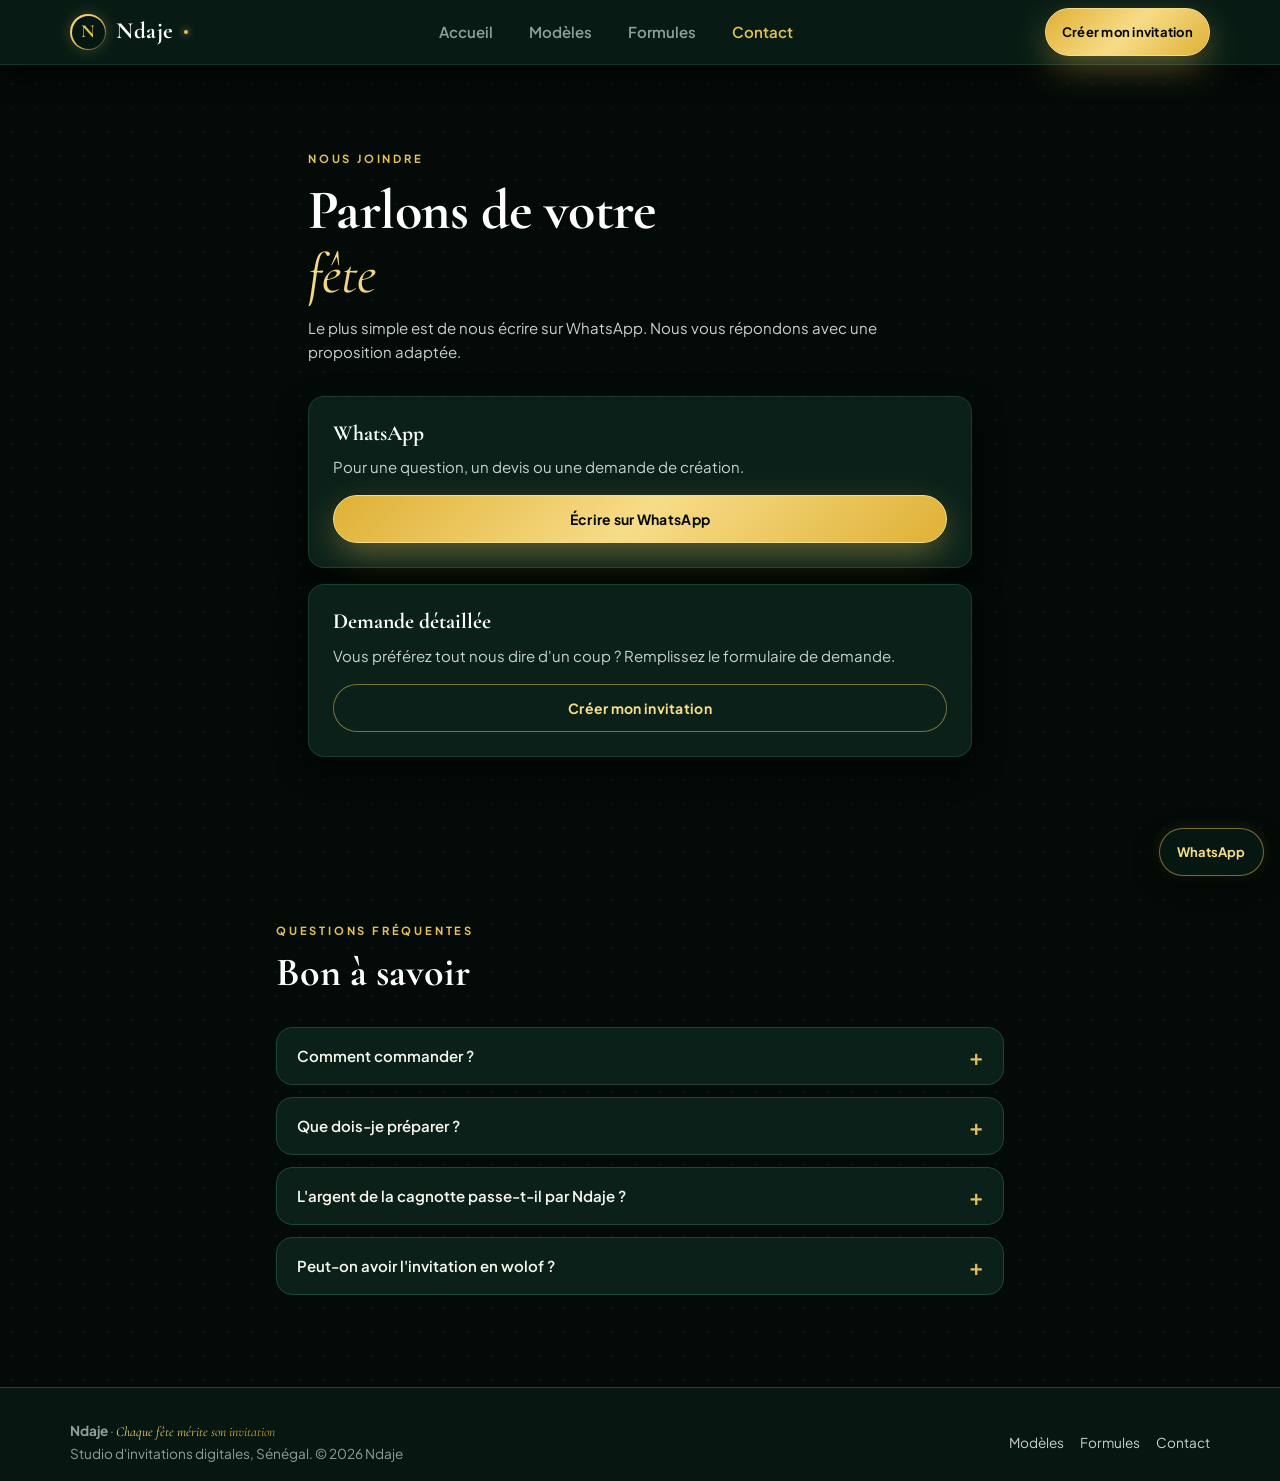
==== contact.html @ ba28c1be "Site vitrine Ndaje" ====
<!DOCTYPE html>
<html lang="fr">
<head>
  <meta charset="utf-8">
  <meta name="viewport" content="width=device-width, initial-scale=1">
  <title>Contact — Ndaje</title>
  <meta name="description" content="Contactez Ndaje par WhatsApp pour votre invitation digitale : mariage, baptême, anniversaire ou événement d'entreprise.">
  <meta name="theme-color" content="#0E0D0B">
  <meta property="og:type" content="website">
  <meta property="og:title" content="Contact — Ndaje">
  <meta property="og:description" content="Contactez Ndaje par WhatsApp pour votre invitation digitale : mariage, baptême, anniversaire ou événement d'entreprise.">
  <!-- À AJOUTER quand le domaine et le logo seront prêts : og:url et og:image en adresse complète (https://…) -->
  <link rel="preconnect" href="https://fonts.googleapis.com">
  <link rel="preconnect" href="https://fonts.gstatic.com" crossorigin>
  <link href="https://fonts.googleapis.com/css2?family=Cormorant+Garamond:ital,wght@0,700;1,400&family=Plus+Jakarta+Sans:wght@400;500;600;700&display=swap" rel="stylesheet">
  <link rel="stylesheet" href="style.css">
</head>
<body>
  <a class="lien-evitement" href="#contenu">Aller au contenu</a>
  <header class="entete">
    <div class="conteneur">
      <a class="marque" href="index.html" aria-label="Ndaje, accueil">
        <!-- LOGO : remplacer le contenu de .logo-vide par <img src="assets/logo.svg" alt=""> quand il sera livré -->
        <span class="logo-vide" aria-hidden="true"></span>Ndaje
      </a>
      <nav class="menu" aria-label="Navigation principale"><a href="index.html">Accueil</a><a href="modeles.html">Modèles</a><a href="formules.html">Formules</a><a href="contact.html" aria-current="page">Contact</a></nav>
      <a class="btn btn-or" href="creer.html">Créer mon invitation</a>
    </div>
  </header>

  <main id="contenu">

    <section>
      <div class="conteneur" style="max-width:44rem">
        <div class="entete-section">
          <span class="surtitre">Nous joindre</span>
          <h1>Parlons de votre <span class="script">fête</span></h1>
          <p class="doux">Le plus simple est de nous écrire sur WhatsApp. Nous vous répondons avec une proposition adaptée.</p>
        </div>

        <div class="grille">
          <div class="carte">
            <h3>WhatsApp</h3>
            <p class="doux">Pour une question, un devis ou une demande de création.</p>
            <a class="btn btn-or btn-bloc" data-wa="Bonjour Ndaje, j'aimerais avoir des informations.">Écrire sur WhatsApp</a>
          </div>
          <div class="carte" data-email-carte>
            <h3>Demande détaillée</h3>
            <p class="doux">Vous préférez tout nous dire d'un coup ? Remplissez le formulaire de demande.</p>
            <a class="btn btn-contour btn-bloc" href="creer.html">Créer mon invitation</a>
          </div>
          <a class="carte" data-email style="text-decoration:none"><h3>E-mail</h3><p class="doux" data-email-texte></p></a>
        </div>
      </div>
    </section>

    <section>
      <div class="conteneur" style="max-width:48rem">
        <div class="entete-section">
          <span class="surtitre">Questions fréquentes</span>
          <h2>Bon à savoir</h2>
        </div>
        <details><summary>Comment commander ?</summary><p>Écrivez-nous sur WhatsApp ou remplissez le formulaire de demande. Nous confirmons la formule, la date de livraison et les informations à nous envoyer.</p></details>
        <details><summary>Que dois-je préparer ?</summary><p>Les noms, la date, le programme avec les lieux, le numéro Wave ou Orange Money pour la cagnotte, et quelques photos si vous le souhaitez.</p></details>
        <details><summary>L'argent de la cagnotte passe-t-il par Ndaje ?</summary><p>Jamais. Les invités envoient l'argent directement sur le numéro que vous nous donnez. Ndaje ne l'encaisse pas et n'en garde rien.</p></details>
        <details><summary>Peut-on avoir l'invitation en wolof ?</summary><p>Oui, en option. Nous faisons relire les textes wolof avant la livraison.</p></details>
      </div>
    </section>
  </main>

  <footer class="pied">
    <div class="conteneur">
      <div>
        <strong>Ndaje</strong> · <span class="script">Chaque fête mérite son invitation</span><br>
        Studio d'invitations digitales, Sénégal. © <span data-annee>2026</span> Ndaje
      </div>
      <nav aria-label="Pied de page">
        <a href="modeles.html">Modèles</a><a href="formules.html">Formules</a><a href="contact.html">Contact</a>
      </nav>
    </div>
  </footer>

  <a class="flottant" data-wa="Bonjour Ndaje, j'ai une question sur vos invitations.">WhatsApp</a>
  <div class="avis" id="avis" role="status" hidden></div>
  <nav class="barre-bas" aria-label="Navigation mobile"><a href="index.html"><svg viewBox="0 0 24 24" aria-hidden="true"><path d="M3 11l9-8 9 8v10a1 1 0 0 1-1 1h-5v-6H9v6H4a1 1 0 0 1-1-1z"/></svg>Accueil</a><a href="modeles.html"><svg viewBox="0 0 24 24" aria-hidden="true"><rect x="3" y="3" width="7" height="7" rx="1.5"/><rect x="14" y="3" width="7" height="7" rx="1.5"/><rect x="3" y="14" width="7" height="7" rx="1.5"/><rect x="14" y="14" width="7" height="7" rx="1.5"/></svg>Modèles</a><a href="creer.html"><svg viewBox="0 0 24 24" aria-hidden="true"><circle cx="12" cy="12" r="9"/><path d="M12 8v8M8 12h8"/></svg>Créer</a><a href="formules.html"><svg viewBox="0 0 24 24" aria-hidden="true"><path d="M3 7l4 4 5-7 5 7 4-4-2 12H5z"/></svg>Formules</a><a href="contact.html" aria-current="page"><svg viewBox="0 0 24 24" aria-hidden="true"><rect x="3" y="5" width="18" height="14" rx="2"/><path d="M3 7l9 6 9-6"/></svg>Contact</a></nav>

  <script src="config.js"></script>
  <script src="app.js"></script>
</body>
</html>
---- style.css ----
/* NDAJE — site vitrine. Thème « Émeraude impériale » (maquette ndaje_mod_le_2_meraude…).
   Mobile d'abord. Aucune bibliothèque. */

:root {
  --obsidienne: #030A07;
  --fond: #030A07;
  --sombre: #061611;
  --carte: #0A2019;
  --surface: #0E2920;
  --ligne: #1B4738;
  --emeraude: #164B3B;
  --emeraude-vif: #10B981;
  --or-clair: #F7DC88;
  --or: #E5C158;
  --or-vif: #DFB135;
  --or-sombre: #9C761E;
  --texte: #F9F6EE;
  --texte-doux: #C9D3CC;
  --texte-discret: #8FA196;
  --degrade-or: linear-gradient(135deg, #DFB135 0%, #F7DC88 50%, #DFB135 100%);
  --degrade-texte-or: linear-gradient(135deg, #F7DC88 0%, #E5C158 50%, #B88D23 100%);
  --verre: rgba(10, 32, 25, .78);
  --police-titre: 'Cormorant Garamond', Georgia, serif;
  --police-titre-sans: 'Outfit', system-ui, sans-serif;
  --police-texte: 'Plus Jakarta Sans', system-ui, sans-serif;
  --marge: 1.25rem;
  --max: 1180px;
}

*, *::before, *::after { box-sizing: border-box; }
html { scroll-behavior: smooth; -webkit-text-size-adjust: 100%; }
body {
  margin: 0;
  background-color: var(--obsidienne);
  background-image: radial-gradient(circle at 50% 50%, rgba(229,193,88,.06) 1px, transparent 1px);
  background-size: 24px 24px;
  color: var(--texte);
  font-family: var(--police-texte);
  font-size: 15px;
  line-height: 1.6;
  padding-bottom: 84px; /* place pour la barre du bas sur mobile */
}
img, svg, iframe { max-width: 100%; display: block; }
a { color: inherit; }
h1, h2, h3 { font-family: var(--police-titre); font-weight: 700; line-height: 1.15; margin: 0 0 .6rem; color: #fff; }
h1 { font-size: 2.25rem; letter-spacing: -.01em; }
h2 { font-size: 1.9rem; }
h3 { font-size: 1.35rem; }
p { margin: 0 0 1rem; }
/* mot en italique doré dégradé */
.script { font-family: var(--police-titre); font-style: italic; font-weight: 400; background: var(--degrade-texte-or); -webkit-background-clip: text; background-clip: text; -webkit-text-fill-color: transparent; color: var(--or); }
h1 .script { display: block; }
.doux { color: var(--texte-doux); }
.discret { color: var(--texte-discret); font-size: .85rem; }

.conteneur { width: 100%; max-width: var(--max); margin: 0 auto; padding: 0 var(--marge); }
section { padding: 3.25rem 0; }
.entete-section { max-width: 40rem; margin-bottom: 2rem; }
.surtitre { display: inline-block; font-size: .7rem; font-weight: 700; letter-spacing: .25em; text-transform: uppercase; color: var(--or); margin-bottom: .6rem; }

/* Séparateur motif (losange) */
.motif { display: flex; align-items: center; gap: .75rem; color: var(--or); margin: 0 auto; max-width: var(--max); padding: 0 var(--marge); }
.motif::before { content: ""; flex: 1; height: 1px; background: linear-gradient(90deg, transparent, var(--ligne), rgba(229,193,88,.3)); }
.motif::after { content: ""; flex: 1; height: 1px; background: linear-gradient(270deg, transparent, var(--ligne), rgba(229,193,88,.3)); }
.motif span { width: 8px; height: 8px; border: 1px solid currentColor; transform: rotate(45deg); }

/* Accessibilité */
:focus-visible { outline: 2px solid var(--or); outline-offset: 3px; }
.lien-evitement { position: absolute; left: -999px; top: 0; background: var(--or); color: var(--obsidienne); padding: .75rem 1rem; z-index: 100; }
.lien-evitement:focus { left: 0; }

/* En-tête (verre émeraude) */
.entete { position: sticky; top: 0; z-index: 50; background: var(--verre); backdrop-filter: blur(16px); -webkit-backdrop-filter: blur(16px); border-bottom: 1px solid rgba(27,71,56,.6); box-shadow: 0 4px 30px rgba(0,0,0,.7); }
.entete .conteneur { display: flex; align-items: center; justify-content: space-between; min-height: 64px; gap: 1rem; }
.marque { display: inline-flex; align-items: center; gap: .65rem; text-decoration: none; font-family: var(--police-titre); font-weight: 700; font-size: 1.45rem; letter-spacing: .02em; color: #fff; }
.marque::after { content: ""; width: 4px; height: 4px; border-radius: 50%; background: var(--or); box-shadow: 0 0 6px var(--or); }
.logo-vide { width: 36px; height: 36px; border-radius: 50%; padding: 1.5px; background: linear-gradient(135deg, var(--or-clair), var(--or), var(--ligne)); box-shadow: 0 0 15px rgba(229,193,88,.25); display: grid; place-items: center; flex: none; }
.logo-vide::before { content: ""; position: absolute; }
.logo-vide:empty::after { content: "N"; width: 100%; height: 100%; border-radius: 50%; background: var(--sombre); display: grid; place-items: center; font-family: var(--police-titre); font-size: 1.15rem; font-weight: 700; color: var(--or); }
.menu { display: none; gap: .25rem; align-items: center; }
.menu a { text-decoration: none; padding: .6rem 1rem; border-radius: 999px; color: var(--texte-discret); font-weight: 600; min-height: 44px; display: inline-flex; align-items: center; transition: color .2s; }
.menu a:hover { color: var(--or-clair); }
.menu a[aria-current="page"] { color: var(--or); }

/* Boutons */
.btn { display: inline-flex; align-items: center; justify-content: center; gap: .5rem; min-height: 48px; padding: 0 1.6rem; border-radius: 999px; font: 700 14px var(--police-texte); letter-spacing: .02em; text-decoration: none; cursor: pointer; border: 1px solid transparent; transition: box-shadow .2s, transform .1s, border-color .2s, background .2s; }
.btn:active { transform: scale(.97); }
.btn-or { background: var(--degrade-or); color: var(--obsidienne); border-color: var(--or-clair); box-shadow: 0 12px 36px -4px rgba(229,193,88,.45); }
.btn-or:hover { box-shadow: 0 16px 40px rgba(229,193,88,.6); }
.btn-contour { border-color: rgba(229,193,88,.5); color: var(--or-clair); background: var(--carte); }
.btn-contour:hover { border-color: var(--or); background: var(--surface); }
.btn-bloc { width: 100%; }
.entete .btn { padding: 0 1rem; font-size: 13px; white-space: nowrap; }
.groupe-btn { display: flex; flex-wrap: wrap; gap: .75rem; }

/* Barre du bas (mobile) et bouton WhatsApp flottant */
.barre-bas { position: fixed; inset: auto 0 0 0; z-index: 60; display: grid; grid-template-columns: repeat(5, 1fr); background: var(--verre); backdrop-filter: blur(16px); -webkit-backdrop-filter: blur(16px); border-top: 1px solid rgba(27,71,56,.8); padding-bottom: env(safe-area-inset-bottom); }
.barre-bas a { text-decoration: none; text-align: center; font-size: .7rem; font-weight: 600; color: var(--texte-discret); min-height: 58px; display: flex; flex-direction: column; align-items: center; justify-content: center; gap: 2px; }
.barre-bas a[aria-current="page"] { color: var(--or); }
.barre-bas a:nth-child(3) { color: var(--obsidienne); background: var(--degrade-or); border-radius: 999px; margin: -14px .25rem 6px; min-height: 52px; border: 1px solid var(--or-clair); box-shadow: 0 8px 24px -2px rgba(229,193,88,.5); }
.barre-bas svg { width: 22px; height: 22px; stroke: currentColor; fill: none; stroke-width: 1.6; stroke-linecap: round; stroke-linejoin: round; }
.flottant { position: fixed; right: 1rem; bottom: 92px; z-index: 55; min-height: 48px; padding: 0 1.1rem; border-radius: 999px; background: var(--sombre); border: 1px solid rgba(229,193,88,.5); color: var(--or-clair); font-weight: 700; font-size: 13px; text-decoration: none; display: inline-flex; align-items: center; box-shadow: 0 8px 24px rgba(0,0,0,.6), 0 0 14px rgba(229,193,88,.15); }

/* Avertissement WhatsApp absent */
.avis { position: fixed; left: 50%; bottom: 160px; transform: translateX(-50%); z-index: 70; background: var(--surface); border: 1px solid rgba(229,193,88,.4); border-radius: 12px; padding: .8rem 1.1rem; max-width: calc(100% - 2rem); text-align: center; }
.avis[hidden] { display: none; }

/* Accueil : hero */
.hero { padding: 2.25rem 0 3rem; position: relative; overflow: hidden; }
.hero::before { content: ""; position: absolute; top: -6rem; left: 50%; width: 20rem; height: 20rem; transform: translateX(-50%); border-radius: 50%; background: linear-gradient(180deg, rgba(229,193,88,.15), rgba(22,75,59,.3), transparent); filter: blur(60px); pointer-events: none; }
.hero .conteneur { display: grid; gap: 2.5rem; align-items: center; text-align: center; position: relative; }
.hero .groupe-btn { justify-content: center; }
.hero p.doux { margin-left: auto; margin-right: auto; }
.badge { display: inline-flex; align-items: center; gap: .5rem; min-height: 34px; padding: 0 1rem; border-radius: 999px; border: 1px solid rgba(229,193,88,.4); background: rgba(6,22,17,.9); box-shadow: 0 0 20px rgba(229,193,88,.2); color: var(--or-clair); font-size: .62rem; font-weight: 700; letter-spacing: .22em; text-transform: uppercase; margin-bottom: 1.25rem; }
.rassurance { margin-top: 1rem; color: var(--texte-discret); font-size: .8rem; }

/* Cadre de téléphone (bordure or) */
.telephone { width: 260px; margin: 0 auto; border-radius: 2rem; padding: 2px; background: linear-gradient(180deg, var(--or), var(--ligne), rgba(229,193,88,.3)); box-shadow: 0 24px 50px rgba(0,0,0,.9), 0 0 40px rgba(16,185,129,.15); }
.ecran { position: relative; width: 256px; height: 540px; border-radius: 30px; overflow: hidden; background: var(--sombre); border: 1px solid rgba(22,75,59,.5); }
.ecran iframe { position: absolute; top: 0; left: 0; width: 390px; max-width: none; height: 844px; border: 0; transform: scale(.6564); transform-origin: top left; }
.ecran-vide { height: 100%; display: grid; place-items: center; text-align: center; padding: 1.5rem; color: var(--texte-discret); font-size: .85rem; background: radial-gradient(circle at 50% 30%, rgba(22,75,59,.5), transparent 70%), var(--sombre); }

/* Cartes et grilles */
.grille { display: grid; gap: 1rem; }
.carte { background: var(--carte); border: 1px solid rgba(27,71,56,.8); border-radius: 1rem; padding: 1.5rem; box-shadow: 0 12px 30px rgba(0,0,0,.6); }
.carte p:last-child { margin-bottom: 0; }
.numero { font-family: var(--police-titre); font-style: italic; font-size: 2.2rem; line-height: 1; margin-bottom: .75rem; background: var(--degrade-texte-or); -webkit-background-clip: text; background-clip: text; -webkit-text-fill-color: transparent; }
.puces { list-style: none; margin: 0 0 1.5rem; padding: 0; display: grid; gap: .65rem; }
.puces li { position: relative; padding-left: 1.6rem; color: var(--texte-doux); }
.puces li::before { content: ""; position: absolute; left: 0; top: .55em; width: 7px; height: 7px; border: 1px solid var(--or); transform: rotate(45deg); }

/* Formules */
.formule { display: flex; flex-direction: column; }
.formule .prix { font-family: var(--police-titre); font-size: 2.6rem; font-weight: 700; font-variant-numeric: tabular-nums; line-height: 1.1; background: var(--degrade-texte-or); -webkit-background-clip: text; background-clip: text; -webkit-text-fill-color: transparent; }
.formule .prix small { font-family: var(--police-texte); font-size: .9rem; font-weight: 600; -webkit-text-fill-color: var(--texte-doux); }
.formule .delai { color: var(--texte-discret); font-size: .85rem; margin-bottom: 1rem; }
.formule .puces { flex: 1; }
.formule-vedette { border-color: rgba(229,193,88,.5); box-shadow: 0 12px 30px rgba(0,0,0,.6), 0 0 30px rgba(229,193,88,.1); }
.etiquette { display: inline-flex; min-height: 28px; align-items: center; padding: 0 .8rem; border-radius: 999px; background: var(--emeraude); border: 1px solid rgba(16,185,129,.4); color: var(--or-clair); font-size: .65rem; font-weight: 700; letter-spacing: .12em; text-transform: uppercase; margin-bottom: .75rem; align-self: flex-start; }

.options { display: grid; gap: .75rem; }
.option { display: flex; justify-content: space-between; align-items: center; gap: 1rem; background: var(--carte); border: 1px solid var(--ligne); border-radius: 1rem; padding: 1rem 1.25rem; }
.option strong { color: var(--or-clair); font-variant-numeric: tabular-nums; white-space: nowrap; }

/* Tableau comparatif */
.defile { overflow-x: auto; border: 1px solid var(--ligne); border-radius: 1rem; background: var(--carte); }
table { width: 100%; border-collapse: collapse; min-width: 520px; }
th, td { padding: .9rem 1rem; text-align: center; border-bottom: 1px solid var(--ligne); }
th:first-child, td:first-child { text-align: left; color: var(--texte-doux); }
thead th { font-family: var(--police-titre); font-size: 1.15rem; font-weight: 700; color: var(--or); }
tbody tr:last-child td { border-bottom: 0; }
.oui { color: var(--or-clair); font-weight: 700; }
.non { color: var(--texte-discret); }

/* Modèles */
.puces-filtre { display: flex; gap: .5rem; flex-wrap: wrap; margin-bottom: 1.5rem; }
.chip { min-height: 44px; padding: 0 1.1rem; border-radius: 999px; background: var(--carte); border: 1px solid var(--ligne); color: var(--texte-discret); font: 600 11px var(--police-texte); letter-spacing: .08em; text-transform: uppercase; cursor: pointer; }
.chip:hover { border-color: rgba(229,193,88,.5); color: var(--or-clair); }
.chip[aria-pressed="true"] { background: var(--degrade-or); color: var(--obsidienne); border-color: var(--or-clair); font-weight: 700; }
.modele { display: flex; flex-direction: column; align-items: center; text-align: center; gap: .5rem; }
.modele .telephone { margin-bottom: 1rem; }
.modele[hidden] { display: none; }

/* FAQ */
details { background: var(--carte); border: 1px solid var(--ligne); border-radius: 1rem; margin-bottom: .75rem; }
details[open] { border-color: rgba(229,193,88,.35); }
summary { cursor: pointer; padding: 1rem 1.25rem; min-height: 56px; font-weight: 600; list-style: none; display: flex; justify-content: space-between; align-items: center; gap: 1rem; }
summary::-webkit-details-marker { display: none; }
summary::after { content: "+"; color: var(--or); font-size: 1.4rem; line-height: 1; }
details[open] summary::after { content: "−"; }
details p { padding: 0 1.25rem 1.1rem; margin: 0; color: var(--texte-doux); }

/* Formulaire */
.formulaire { display: grid; gap: 1.25rem; }
.champ { display: grid; gap: .4rem; }
.champ label, .champ legend { font-weight: 600; font-size: .9rem; }
fieldset.champ { border: 0; padding: 0; margin: 0; min-width: 0; }
input[type=text], input[type=tel], input[type=date], select, textarea {
  width: 100%; min-height: 48px; padding: .7rem 1rem; background: var(--carte); color: var(--texte);
  border: 1px solid var(--ligne); border-radius: .75rem; font: inherit; color-scheme: dark;
}
textarea { min-height: 110px; resize: vertical; }
input::placeholder, textarea::placeholder { color: var(--texte-discret); }
input:focus, select:focus, textarea:focus { outline: none; border-color: var(--or); box-shadow: 0 0 0 3px rgba(229,193,88,.15); }
.choix { display: grid; grid-template-columns: repeat(2, 1fr); gap: .6rem; }
.choix label { display: flex; align-items: center; gap: .6rem; min-height: 48px; padding: .5rem 1rem; background: var(--carte); border: 1px solid var(--ligne); border-radius: 999px; font-weight: 500; cursor: pointer; }
.choix input { accent-color: var(--or-vif); width: 18px; height: 18px; }
.choix label:has(input:checked) { border-color: rgba(229,193,88,.6); color: var(--or-clair); background: var(--surface); }
.note { font-size: .85rem; color: var(--texte-discret); }
.erreur { color: #ffb4ab; font-size: .85rem; }

/* Bandeau final et pied de page */
.bandeau { text-align: center; background: linear-gradient(180deg, var(--surface), var(--carte)); border: 1px solid rgba(229,193,88,.3); border-radius: 1.5rem; padding: 2.5rem 1.5rem; box-shadow: 0 12px 30px rgba(0,0,0,.6), 0 0 40px rgba(229,193,88,.08); }
.pied { border-top: 1px solid var(--ligne); background: var(--sombre); padding: 2rem 0 1rem; color: var(--texte-discret); font-size: .85rem; }
.pied .conteneur { display: grid; gap: 1rem; }
.pied nav { display: flex; flex-wrap: wrap; gap: 1rem; }
.pied a { text-decoration: none; color: var(--texte-doux); min-height: 44px; display: inline-flex; align-items: center; }
.pied a:hover { color: var(--or-clair); }

@media (max-width: 400px) {
  .carte { padding: 1.25rem; }
}
@media (min-width: 720px) {
  h1 { font-size: 3.5rem; }
  h2 { font-size: 2.5rem; }
  .grille-2 { grid-template-columns: repeat(2, 1fr); }
  .grille-3 { grid-template-columns: repeat(3, 1fr); }
  .grille-4 { grid-template-columns: repeat(4, 1fr); }
  .options { grid-template-columns: repeat(3, 1fr); }
  .choix { grid-template-columns: repeat(4, 1fr); }
}
@media (min-width: 960px) {
  body { padding-bottom: 0; }
  .barre-bas { display: none; }
  .menu { display: flex; }
  .flottant { bottom: 1.5rem; }
  .avis { bottom: 90px; }
  .hero .conteneur { grid-template-columns: 1.2fr 1fr; text-align: left; }
  .hero .groupe-btn { justify-content: flex-start; }
  .hero p.doux { margin-left: 0; }
  .hero { padding: 4.5rem 0; }
  section { padding: 5rem 0; }
  .pied .conteneur { grid-template-columns: 1fr auto; align-items: center; }
}
@media (prefers-reduced-motion: reduce) {
  html { scroll-behavior: auto; }
  * { transition: none !important; }
}

/* ===== Accueil : carton d'invitation, collections, gestes, blocs ===== */
.btn-petit { min-height: 40px; padding: 0 1.1rem; font-size: 12px; }
.btn-large { min-height: 52px; padding: 0 2rem; }
.pastille { display: inline-flex; align-items: center; gap: .4rem; min-height: 28px; padding: 0 .75rem; border-radius: 999px; background: var(--verre); backdrop-filter: blur(16px); -webkit-backdrop-filter: blur(16px); border: 1px solid rgba(229,193,88,.5); color: var(--or-clair); font-size: .62rem; font-weight: 700; letter-spacing: .15em; text-transform: uppercase; }
.pastille i { width: 6px; height: 6px; border-radius: 50%; background: var(--or); }
.etiquette-or { color: var(--or-clair); font-size: .62rem; font-weight: 600; letter-spacing: .25em; text-transform: uppercase; }

.carton { width: min(295px, 100%); aspect-ratio: 9 / 18; margin: 0 auto; border-radius: 32px; padding: 2px; background: linear-gradient(180deg, var(--or), var(--ligne), rgba(229,193,88,.3)); box-shadow: 0 24px 50px rgba(0,0,0,.9), 0 0 40px rgba(16,185,129,.15); }
.carton-int { height: 100%; border-radius: 30px; border: 1px solid rgba(22,75,59,.5); background: radial-gradient(circle at 50% 35%, rgba(22,75,59,.65), transparent 65%), linear-gradient(180deg, rgba(3,10,7,.4), var(--sombre) 70%); display: flex; flex-direction: column; justify-content: space-between; padding: 1rem; overflow: hidden; }
.carton-milieu { text-align: center; display: grid; justify-items: center; gap: .35rem; }
.sceau { width: 46px; height: 46px; border-radius: 50%; display: grid; place-items: center; background: rgba(3,10,7,.85); border: 1px solid rgba(229,193,88,.6); color: var(--or); font-family: var(--police-titre); font-style: italic; font-weight: 700; box-shadow: 0 6px 16px rgba(0,0,0,.6); }
.carton-milieu h2 { font-size: 1.65rem; font-style: italic; margin: .15rem 0 0; }
.carton-milieu p { margin: 0; color: var(--texte-doux); font-size: .85rem; }
.filet { width: 48px; height: 1px; background: linear-gradient(90deg, transparent, var(--or), transparent); margin: .25rem 0; }
.carton-bas { display: flex; justify-content: center; }

.puces-filtre { flex-wrap: nowrap; overflow-x: auto; padding-bottom: .25rem; scrollbar-width: none; }
.puces-filtre::-webkit-scrollbar { display: none; }
.chip { flex: none; white-space: nowrap; }

.col-carte { display: flex; flex-direction: column; overflow: hidden; background: var(--carte); border: 1px solid rgba(27,71,56,.8); border-radius: 1rem; box-shadow: 0 12px 30px rgba(0,0,0,.6); }
.col-carte[hidden] { display: none; }
.col-photo { position: relative; min-height: 190px; display: grid; place-items: center; background: radial-gradient(circle at 50% 40%, rgba(22,75,59,.8), transparent 70%), linear-gradient(180deg, var(--surface), var(--carte)); }
.col-photo .pastille { position: absolute; top: .75rem; left: .75rem; }
.photo-vide { color: var(--texte-discret); font-size: .8rem; letter-spacing: .05em; }
.col-corps { padding: 1rem 1.1rem 1.25rem; display: flex; justify-content: space-between; align-items: flex-end; gap: 1rem; }
.col-corps h3 { font-size: 1.3rem; margin-bottom: .25rem; }
.col-corps p { margin: 0; font-size: .85rem; }
.col-corps .btn { flex: none; }

.bande { background: var(--sombre); border-top: 1px solid rgba(27,71,56,.5); border-bottom: 1px solid rgba(27,71,56,.5); }
.gestes { display: grid; gap: 1rem; }
.geste { display: flex; gap: 1rem; align-items: flex-start; background: var(--carte); border: 1px solid rgba(27,71,56,.8); border-radius: 1rem; padding: 1.25rem; }
.geste h3 { font-size: 1.2rem; margin-bottom: .25rem; }
.geste p { margin: 0; font-size: .9rem; }
.rond { flex: none; width: 44px; height: 44px; border-radius: 50%; display: grid; place-items: center; background: var(--degrade-or); color: var(--obsidienne); font-family: var(--police-titre); font-weight: 700; font-size: 1.15rem; box-shadow: 0 6px 18px -4px rgba(229,193,88,.5); }

.bloc h3 { font-size: 1.45rem; }
.mini-grille { display: grid; grid-template-columns: repeat(3, 1fr); gap: .5rem; margin-top: 1rem; }
.mini { background: var(--sombre); border: 1px solid var(--ligne); border-radius: .75rem; padding: .7rem .4rem; text-align: center; display: grid; gap: .15rem; justify-items: center; align-content: center; min-height: 64px; }
.mini strong { font-family: var(--police-titre); font-size: 1.4rem; color: var(--or-clair); line-height: 1; }
.mini small { color: var(--texte-discret); font-size: .7rem; }
.logo-pay { display: inline-block; padding: .15rem .55rem; border-radius: 999px; font-size: .68rem; font-weight: 700; }
.pay-wave { background: rgba(34,211,238,.15); color: #67e8f9; border: 1px solid rgba(34,211,238,.4); }
.pay-om { background: rgba(251,146,60,.15); color: #fdba74; border: 1px solid rgba(251,146,60,.4); }
.stats { margin-top: 1rem; }
.stats-titre { display: flex; justify-content: space-between; font-size: .8rem; color: var(--texte-doux); margin-bottom: .4rem; }
.stats-titre strong { color: var(--texte-discret); font-weight: 600; font-size: .7rem; letter-spacing: .1em; text-transform: uppercase; }
.barre-stat { height: 6px; border-radius: 999px; background: var(--sombre); overflow: hidden; }
.barre-stat i { display: block; height: 100%; background: var(--degrade-or); border-radius: 999px; }
.stats .mini-grille { margin-top: .75rem; }
.bascule { display: inline-flex; padding: 3px; border-radius: 999px; background: var(--sombre); border: 1px solid var(--ligne); margin-top: .5rem; }
.bascule span { padding: .35rem .9rem; border-radius: 999px; font-size: .7rem; font-weight: 700; letter-spacing: .1em; color: var(--texte-discret); }
.bascule .actif { background: var(--degrade-or); color: var(--obsidienne); }

@media (min-width: 720px) {
  .gestes { grid-template-columns: repeat(3, 1fr); }
  .geste { flex-direction: column; }
}
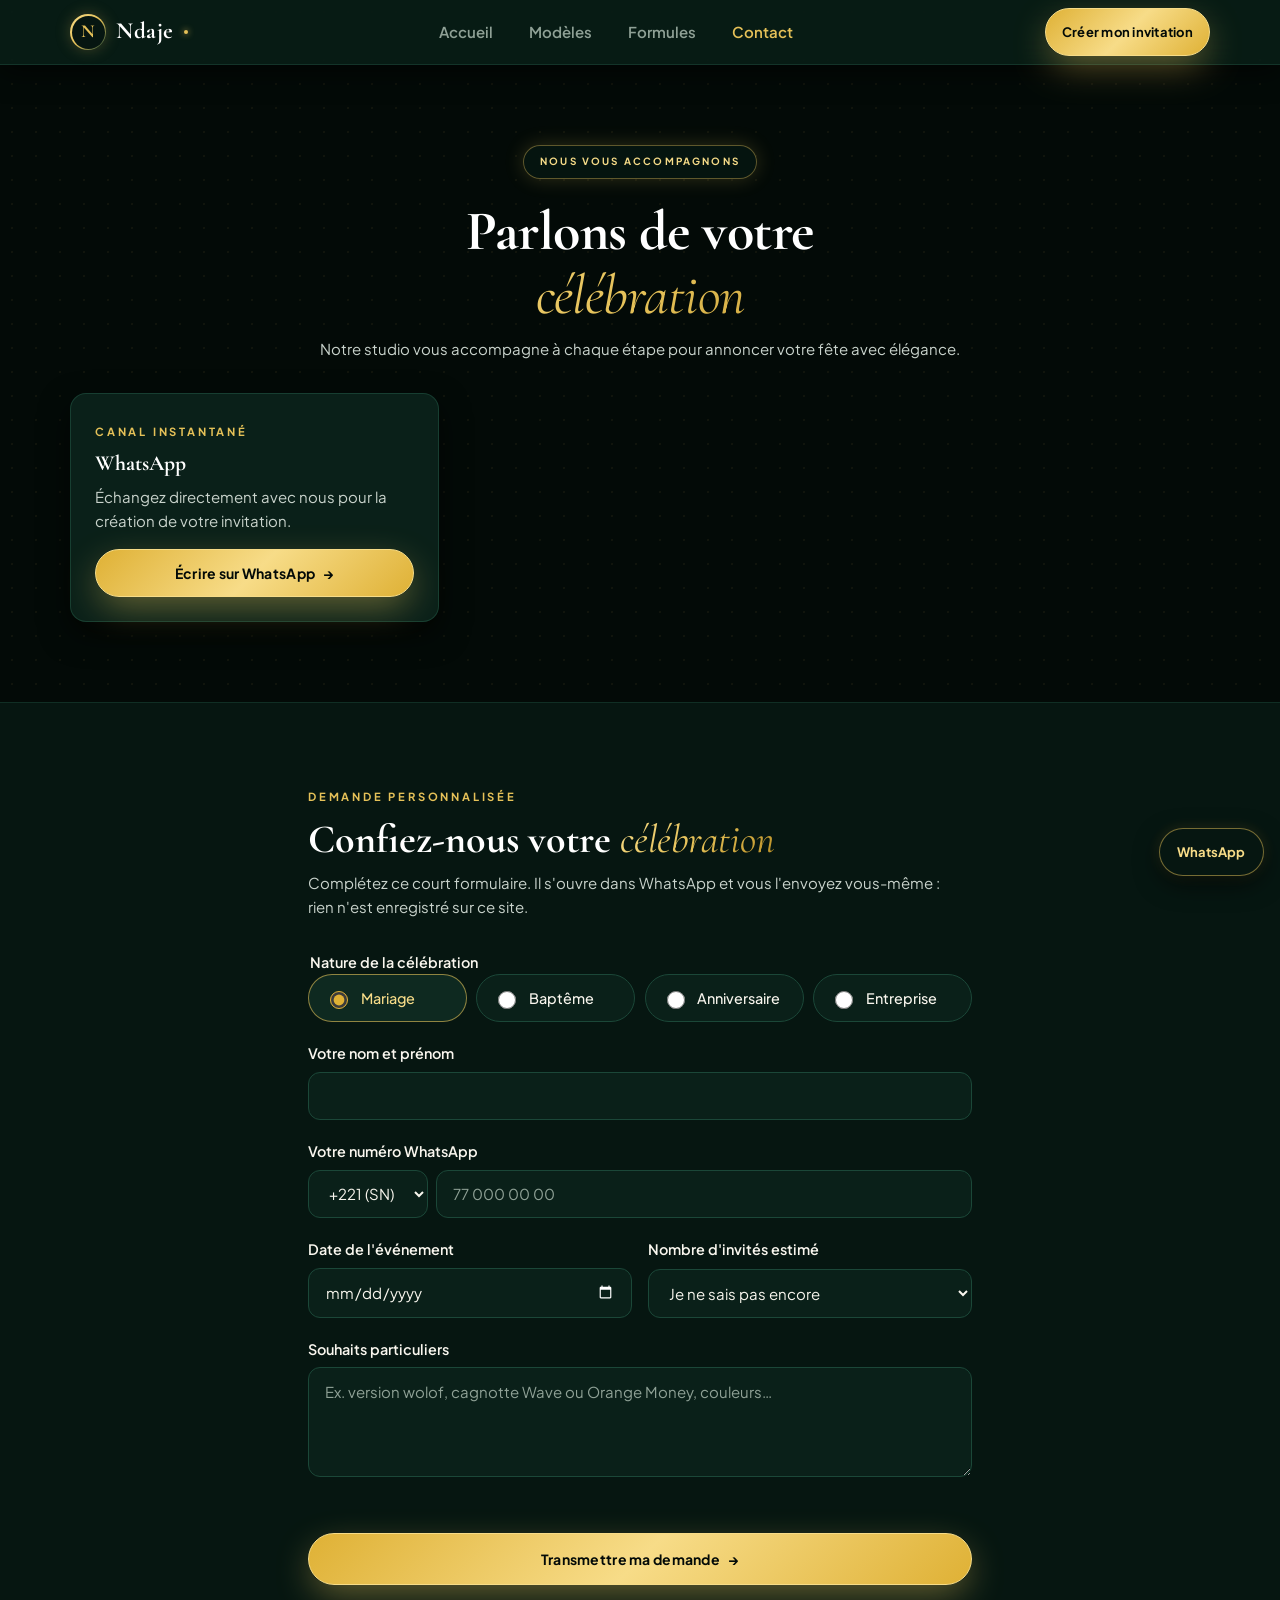
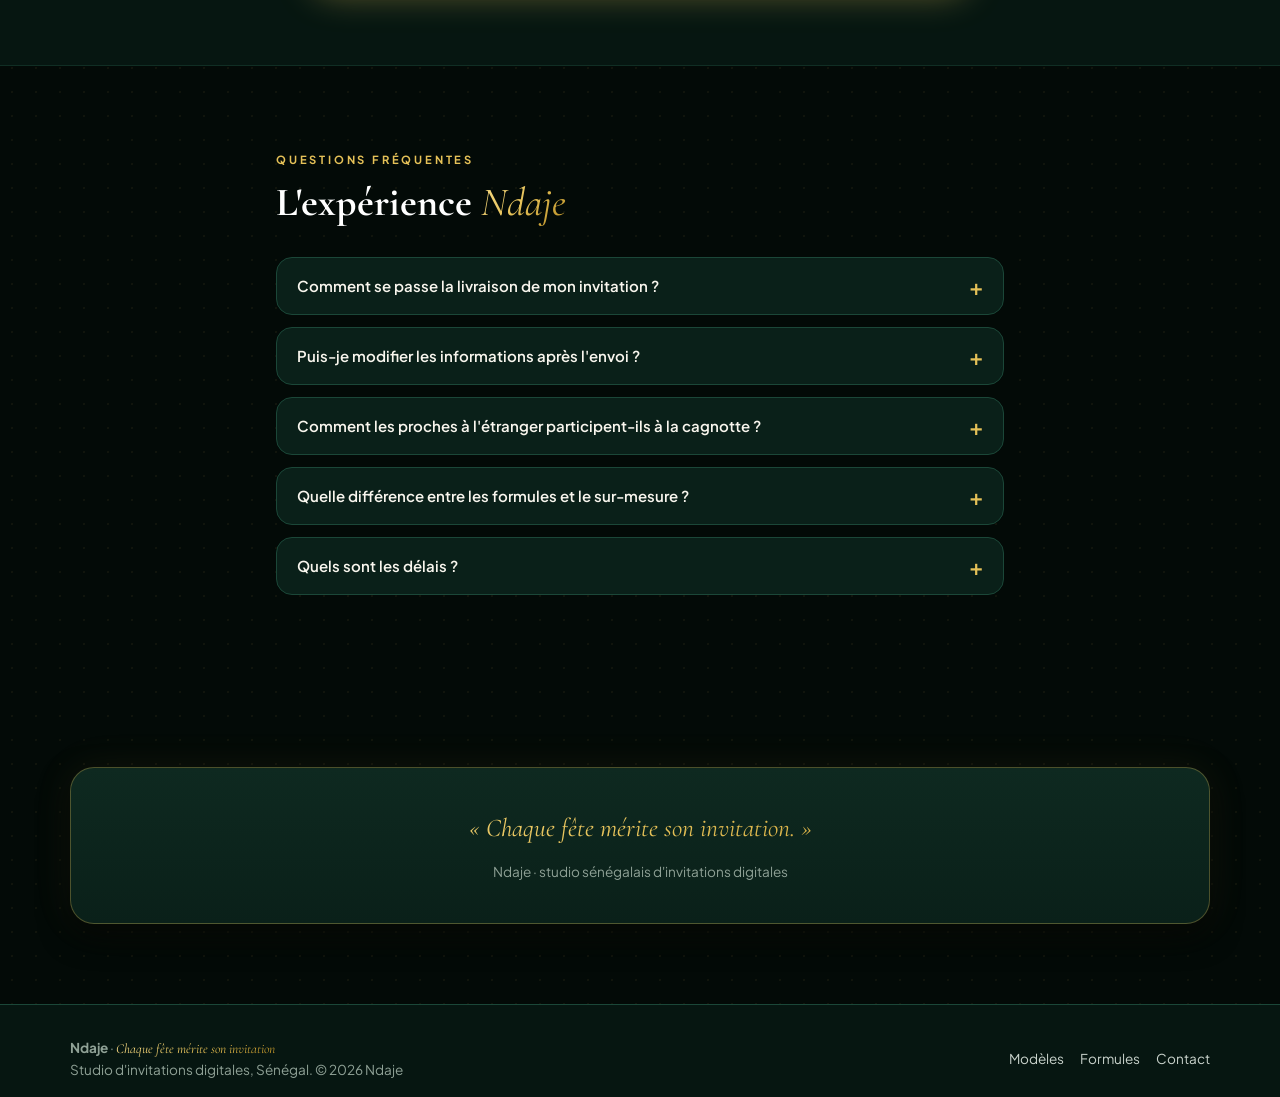
==== commit 80a730fa: "Pages Modèles, Formules, Créer et Contact" ====
--- a/contact.html
+++ b/contact.html
@@ -31,26 +31,73 @@
   <main id="contenu">
 
     <section>
+      <div class="conteneur">
+        <div class="entete-section" style="text-align:center;margin-inline:auto">
+          <span class="badge">Nous vous accompagnons</span>
+          <h1>Parlons de votre <span class="script">célébration</span></h1>
+          <p class="doux">Notre studio vous accompagne à chaque étape pour annoncer votre fête avec élégance.</p>
+        </div>
+
+        <div class="grille grille-3">
+          <div class="carte">
+            <span class="surtitre">Canal instantané</span>
+            <h3>WhatsApp</h3>
+            <p class="doux">Échangez directement avec nous pour la création de votre invitation.</p>
+            <a class="btn btn-or btn-bloc" data-wa="Bonjour Ndaje, j'aimerais avoir des informations.">Écrire sur WhatsApp <span aria-hidden="true">→</span></a>
+          </div>
+          <a class="carte" data-cfg="telephone" style="text-decoration:none">
+            <span class="surtitre">Appel direct</span>
+            <h3 data-cfg-texte></h3>
+            <p class="doux" data-cfg="horaires" data-cfg-texte></p>
+          </a>
+          <div class="carte" data-cfg="ville">
+            <span class="surtitre">Studio</span>
+            <h3 data-cfg-texte></h3>
+            <p class="doux">Sur rendez-vous.</p>
+          </div>
+          <a class="carte" data-email style="text-decoration:none"><span class="surtitre">E-mail</span><h3 data-email-texte></h3></a>
+        </div>
+      </div>
+    </section>
+
+    <section class="bande">
       <div class="conteneur" style="max-width:44rem">
         <div class="entete-section">
-          <span class="surtitre">Nous joindre</span>
-          <h1>Parlons de votre <span class="script">fête</span></h1>
-          <p class="doux">Le plus simple est de nous écrire sur WhatsApp. Nous vous répondons avec une proposition adaptée.</p>
+          <span class="surtitre">Demande personnalisée</span>
+          <h2>Confiez-nous votre <span class="script">célébration</span></h2>
+          <p class="doux">Complétez ce court formulaire. Il s'ouvre dans WhatsApp et vous l'envoyez vous-même : rien n'est enregistré sur ce site.</p>
         </div>
-
-        <div class="grille">
-          <div class="carte">
-            <h3>WhatsApp</h3>
-            <p class="doux">Pour une question, un devis ou une demande de création.</p>
-            <a class="btn btn-or btn-bloc" data-wa="Bonjour Ndaje, j'aimerais avoir des informations.">Écrire sur WhatsApp</a>
+        <form id="form-contact" class="formulaire" novalidate>
+          <fieldset class="champ">
+            <legend>Nature de la célébration</legend>
+            <div class="choix">
+              <label><input type="radio" name="type" value="Mariage" checked><span>Mariage</span></label>
+              <label><input type="radio" name="type" value="Baptême"><span>Baptême</span></label>
+              <label><input type="radio" name="type" value="Anniversaire"><span>Anniversaire</span></label>
+              <label><input type="radio" name="type" value="Entreprise"><span>Entreprise</span></label>
+            </div>
+          </fieldset>
+          <div class="champ"><label for="c-nom">Votre nom et prénom</label><input id="c-nom" name="noms" type="text" autocomplete="name" required></div>
+          <div class="champ">
+            <label for="c-tel">Votre numéro WhatsApp</label>
+            <div class="tel-groupe">
+              <select id="c-indicatif" name="indicatif" aria-label="Indicatif du pays">
+                <option value="+221">+221 (SN)</option><option value="+33">+33 (FR)</option><option value="+1">+1 (USA/CA)</option><option value="+225">+225 (CI)</option><option value="+32">+32 (BE)</option><option value="+44">+44 (UK)</option>
+              </select>
+              <input id="c-tel" name="tel" type="tel" inputmode="tel" autocomplete="tel-national" placeholder="77 000 00 00" required>
+            </div>
           </div>
-          <div class="carte" data-email-carte>
-            <h3>Demande détaillée</h3>
-            <p class="doux">Vous préférez tout nous dire d'un coup ? Remplissez le formulaire de demande.</p>
-            <a class="btn btn-contour btn-bloc" href="creer.html">Créer mon invitation</a>
+          <div class="deux-col">
+            <div class="champ"><label for="c-date">Date de l'événement</label><input id="c-date" name="date" type="date"></div>
+            <div class="champ">
+              <label for="c-invites">Nombre d'invités estimé</label>
+              <select id="c-invites" name="invites"><option value="">Je ne sais pas encore</option><option>Moins de 100</option><option>100 à 300</option><option>300 à 500</option><option>Plus de 500</option></select>
+            </div>
           </div>
-          <a class="carte" data-email style="text-decoration:none"><h3>E-mail</h3><p class="doux" data-email-texte></p></a>
-        </div>
+          <div class="champ"><label for="c-souhaits">Souhaits particuliers</label><textarea id="c-souhaits" name="souhaits" placeholder="Ex. version wolof, cagnotte Wave ou Orange Money, couleurs…"></textarea></div>
+          <p class="erreur" id="erreur-contact" role="alert"></p>
+          <button class="btn btn-or btn-bloc btn-large" type="submit">Transmettre ma demande <span aria-hidden="true">→</span></button>
+        </form>
       </div>
     </section>
 
@@ -58,12 +105,22 @@
       <div class="conteneur" style="max-width:48rem">
         <div class="entete-section">
           <span class="surtitre">Questions fréquentes</span>
-          <h2>Bon à savoir</h2>
+          <h2>L'expérience <span class="script">Ndaje</span></h2>
         </div>
-        <details><summary>Comment commander ?</summary><p>Écrivez-nous sur WhatsApp ou remplissez le formulaire de demande. Nous confirmons la formule, la date de livraison et les informations à nous envoyer.</p></details>
-        <details><summary>Que dois-je préparer ?</summary><p>Les noms, la date, le programme avec les lieux, le numéro Wave ou Orange Money pour la cagnotte, et quelques photos si vous le souhaitez.</p></details>
-        <details><summary>L'argent de la cagnotte passe-t-il par Ndaje ?</summary><p>Jamais. Les invités envoient l'argent directement sur le numéro que vous nous donnez. Ndaje ne l'encaisse pas et n'en garde rien.</p></details>
-        <details><summary>Peut-on avoir l'invitation en wolof ?</summary><p>Oui, en option. Nous faisons relire les textes wolof avant la livraison.</p></details>
+        <details><summary>Comment se passe la livraison de mon invitation ?</summary><p>Une fois votre invitation validée avec vous, vous recevez un lien à partager sur WhatsApp, par SMS ou sur les réseaux sociaux.</p></details>
+        <details><summary>Puis-je modifier les informations après l'envoi ?</summary><p>Oui. Dites-nous ce qui change (horaire, lieu, itinéraire) : le lien reste le même et affiche la nouvelle version, sans que vos invités aient besoin d'un nouveau lien.</p></details>
+        <details><summary>Comment les proches à l'étranger participent-ils à la cagnotte ?</summary><p>La cagnotte affiche les numéros Wave et Orange Money que vous choisissez. Ndaje ne traite aucun paiement : l'argent va directement sur votre numéro. Pour la diaspora, écrivez-nous et nous verrons ensemble la meilleure solution.</p></details>
+        <details><summary>Quelle différence entre les formules et le sur-mesure ?</summary><p>Les formules Essentiel et Premium utilisent un modèle Ndaje avec vos textes, photos et couleurs. Le Prestige est une création sur mesure, dessinée pour votre célébration par notre infographiste.</p></details>
+        <details><summary>Quels sont les délais ?</summary><p>Essentiel en <span data-delai="essentiel"></span>, Premium en <span data-delai="premium"></span>, Prestige en <span data-delai="prestige"></span>. L'option express livre en <span data-delai="express"></span>.</p></details>
+      </div>
+    </section>
+
+    <section>
+      <div class="conteneur">
+        <div class="bandeau">
+          <p class="script" style="font-size:1.6rem;margin:0">« Chaque fête mérite son invitation. »</p>
+          <p class="discret" style="margin:.75rem 0 0">Ndaje · studio sénégalais d'invitations digitales</p>
+        </div>
       </div>
     </section>
   </main>
--- a/style.css
+++ b/style.css
@@ -286,3 +286,54 @@
   .gestes { grid-template-columns: repeat(3, 1fr); }
   .geste { flex-direction: column; }
 }
+
+/* ===== Pages Modèles, Créer, Contact ===== */
+.col-corps-gd { flex-direction: column; align-items: stretch; justify-content: flex-start; gap: 1rem; }
+.atouts { list-style: none; margin: 0; padding: 0; display: grid; grid-template-columns: repeat(2, 1fr); gap: .5rem; }
+.atouts li { background: var(--sombre); border: 1px solid var(--ligne); border-radius: .75rem; padding: .55rem .75rem; font-size: .78rem; color: var(--texte-doux); }
+.modele-gd .col-photo { min-height: 230px; }
+
+/* Assistant « Créer » */
+.etapes { list-style: none; display: flex; gap: .5rem; padding: 0; margin: 0 0 2rem; overflow-x: auto; scrollbar-width: none; }
+.etapes::-webkit-scrollbar { display: none; }
+.etapes a { display: inline-flex; align-items: center; gap: .5rem; min-height: 44px; padding: 0 1rem 0 .5rem; border-radius: 999px; background: var(--carte); border: 1px solid var(--ligne); color: var(--texte-doux); text-decoration: none; font-size: .8rem; font-weight: 600; white-space: nowrap; }
+.etapes a:hover { border-color: rgba(229,193,88,.5); color: var(--or-clair); }
+.etapes span { width: 28px; height: 28px; border-radius: 50%; display: grid; place-items: center; background: var(--degrade-or); color: var(--obsidienne); font-weight: 700; font-size: .8rem; }
+
+.atelier { display: grid; gap: 1.5rem; align-items: start; }
+.panneau { background: var(--carte); border: 1px solid rgba(27,71,56,.8); border-radius: 1rem; padding: 1.25rem; gap: 1rem; box-shadow: 0 12px 30px rgba(0,0,0,.5); scroll-margin-top: 80px; }
+.titre-etape { display: flex; align-items: center; gap: .75rem; font-family: var(--police-titre); font-size: 1.4rem; font-weight: 700; color: #fff; padding: 0; margin-bottom: .5rem; }
+.titre-etape .rond { width: 34px; height: 34px; font-size: 1rem; }
+.sous-titre { font-family: var(--police-titre); font-size: 1.15rem; font-weight: 700; color: var(--or-clair); margin: .75rem 0 0; }
+.choix-col { grid-template-columns: 1fr !important; }
+.choix-col label { border-radius: .75rem; }
+.deux-col { display: grid; gap: 1rem; }
+.apercu { display: grid; gap: .75rem; justify-items: center; }
+.apercu .carton { width: min(295px, 100%); }
+.apercu .carton-milieu h2 { overflow-wrap: anywhere; }
+.apercu .carton-milieu p { font-size: .8rem; overflow-wrap: anywhere; }
+
+.recap { background: var(--sombre); border: 1px solid rgba(229,193,88,.3); border-radius: 1rem; padding: 1rem 1.1rem; display: grid; gap: .4rem; }
+.recap-ligne { display: flex; justify-content: space-between; gap: 1rem; color: var(--texte-doux); font-variant-numeric: tabular-nums; }
+.recap-ligne[hidden] { display: none; }
+.recap-ligne strong { color: var(--or-clair); }
+.recap-total { border-top: 1px solid var(--ligne); padding-top: .5rem; color: var(--texte); font-weight: 700; font-size: 1.05rem; }
+
+/* Contact */
+.tel-groupe { display: grid; grid-template-columns: 7.5rem 1fr; gap: .5rem; }
+a.carte:hover { border-color: rgba(229,193,88,.5); }
+.carte[hidden], a.carte[hidden] { display: none; }
+
+@media (min-width: 720px) {
+  .deux-col { grid-template-columns: 1fr 1fr; }
+  .choix-col { grid-template-columns: 1fr !important; }
+}
+@media (min-width: 960px) {
+  .atelier { grid-template-columns: minmax(0, 1.4fr) minmax(0, 1fr); }
+  .apercu { position: sticky; top: 90px; }
+  .panneau { padding: 1.75rem; }
+}
+
+/* Évite qu'un champ (date, téléphone) élargisse la page sur petit écran */
+.atelier > *, .formulaire, .champ, .deux-col > * { min-width: 0; }
+input, select, textarea { min-width: 0; max-width: 100%; }
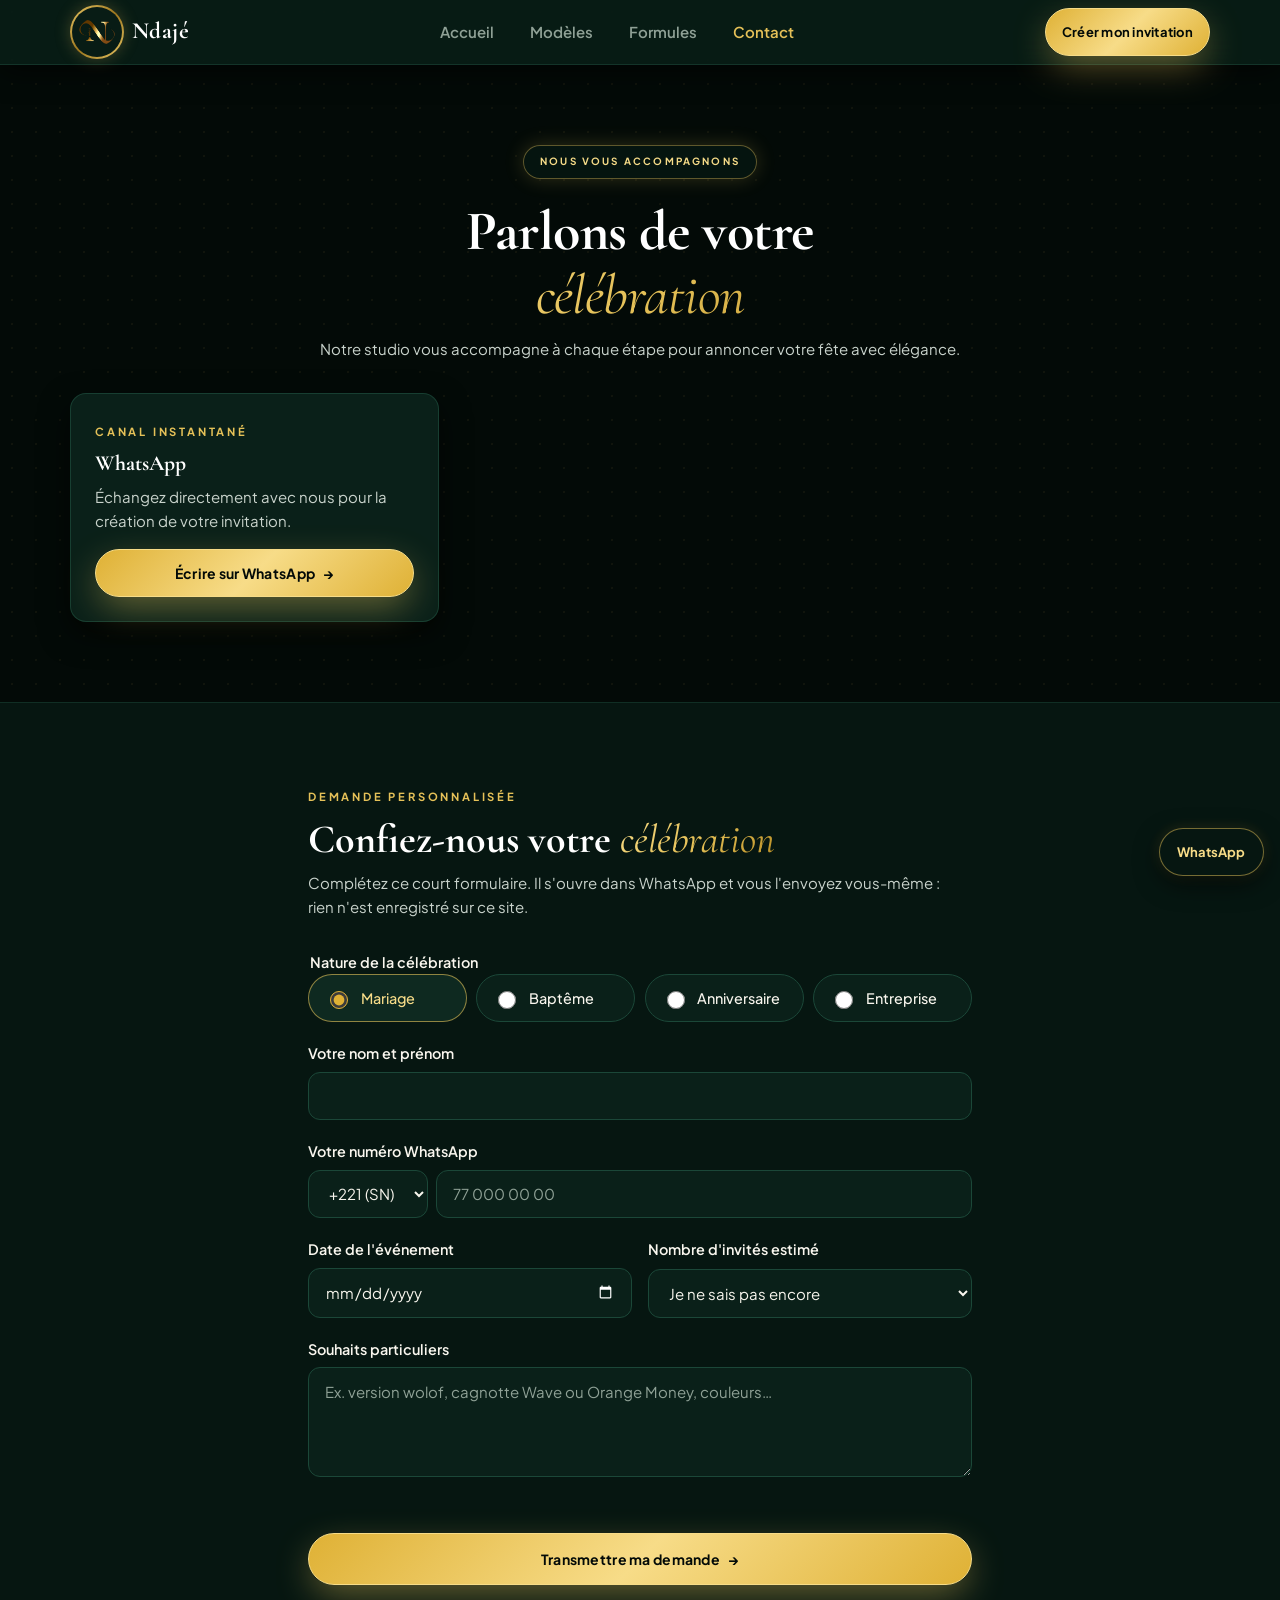
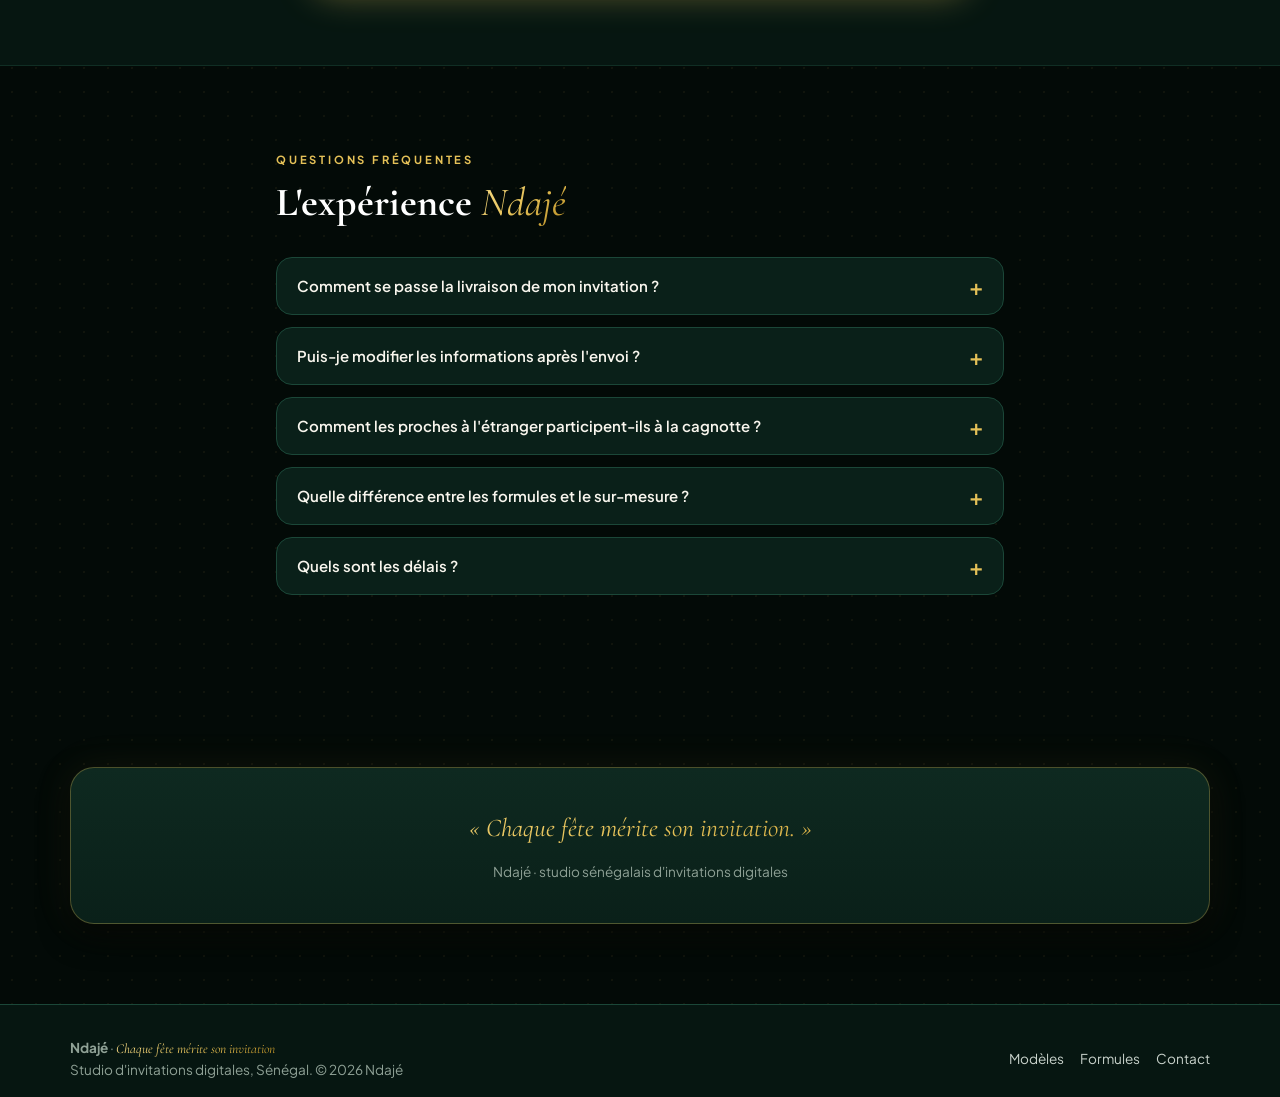
==== commit 6c31905c: "Logo Ndajé et orthographe du nom" ====
--- a/contact.html
+++ b/contact.html
@@ -3,25 +3,25 @@
 <head>
   <meta charset="utf-8">
   <meta name="viewport" content="width=device-width, initial-scale=1">
-  <title>Contact — Ndaje</title>
-  <meta name="description" content="Contactez Ndaje par WhatsApp pour votre invitation digitale : mariage, baptême, anniversaire ou événement d'entreprise.">
+  <title>Contact — Ndajé</title>
+  <meta name="description" content="Contactez Ndajé par WhatsApp pour votre invitation digitale : mariage, baptême, anniversaire ou événement d'entreprise.">
   <meta name="theme-color" content="#0E0D0B">
   <meta property="og:type" content="website">
-  <meta property="og:title" content="Contact — Ndaje">
-  <meta property="og:description" content="Contactez Ndaje par WhatsApp pour votre invitation digitale : mariage, baptême, anniversaire ou événement d'entreprise.">
+  <meta property="og:title" content="Contact — Ndajé">
+  <meta property="og:description" content="Contactez Ndajé par WhatsApp pour votre invitation digitale : mariage, baptême, anniversaire ou événement d'entreprise.">
   <!-- À AJOUTER quand le domaine et le logo seront prêts : og:url et og:image en adresse complète (https://…) -->
   <link rel="preconnect" href="https://fonts.googleapis.com">
   <link rel="preconnect" href="https://fonts.gstatic.com" crossorigin>
   <link href="https://fonts.googleapis.com/css2?family=Cormorant+Garamond:ital,wght@0,700;1,400&family=Plus+Jakarta+Sans:wght@400;500;600;700&display=swap" rel="stylesheet">
+  <link rel="icon" type="image/png" href="assets/logo.png">
   <link rel="stylesheet" href="style.css">
 </head>
 <body>
   <a class="lien-evitement" href="#contenu">Aller au contenu</a>
   <header class="entete">
     <div class="conteneur">
-      <a class="marque" href="index.html" aria-label="Ndaje, accueil">
-        <!-- LOGO : remplacer le contenu de .logo-vide par <img src="assets/logo.svg" alt=""> quand il sera livré -->
-        <span class="logo-vide" aria-hidden="true"></span>Ndaje
+      <a class="marque" href="index.html" aria-label="Ndajé, accueil">
+        <span class="logo-rond"><img src="assets/logo.png" alt="" width="40" height="26"></span><span>Ndajé</span>
       </a>
       <nav class="menu" aria-label="Navigation principale"><a href="index.html">Accueil</a><a href="modeles.html">Modèles</a><a href="formules.html">Formules</a><a href="contact.html" aria-current="page">Contact</a></nav>
       <a class="btn btn-or" href="creer.html">Créer mon invitation</a>
@@ -43,7 +43,7 @@
             <span class="surtitre">Canal instantané</span>
             <h3>WhatsApp</h3>
             <p class="doux">Échangez directement avec nous pour la création de votre invitation.</p>
-            <a class="btn btn-or btn-bloc" data-wa="Bonjour Ndaje, j'aimerais avoir des informations.">Écrire sur WhatsApp <span aria-hidden="true">→</span></a>
+            <a class="btn btn-or btn-bloc" data-wa="Bonjour Ndajé, j'aimerais avoir des informations.">Écrire sur WhatsApp <span aria-hidden="true">→</span></a>
           </div>
           <a class="carte" data-cfg="telephone" style="text-decoration:none">
             <span class="surtitre">Appel direct</span>
@@ -105,12 +105,12 @@
       <div class="conteneur" style="max-width:48rem">
         <div class="entete-section">
           <span class="surtitre">Questions fréquentes</span>
-          <h2>L'expérience <span class="script">Ndaje</span></h2>
+          <h2>L'expérience <span class="script">Ndajé</span></h2>
         </div>
         <details><summary>Comment se passe la livraison de mon invitation ?</summary><p>Une fois votre invitation validée avec vous, vous recevez un lien à partager sur WhatsApp, par SMS ou sur les réseaux sociaux.</p></details>
         <details><summary>Puis-je modifier les informations après l'envoi ?</summary><p>Oui. Dites-nous ce qui change (horaire, lieu, itinéraire) : le lien reste le même et affiche la nouvelle version, sans que vos invités aient besoin d'un nouveau lien.</p></details>
-        <details><summary>Comment les proches à l'étranger participent-ils à la cagnotte ?</summary><p>La cagnotte affiche les numéros Wave et Orange Money que vous choisissez. Ndaje ne traite aucun paiement : l'argent va directement sur votre numéro. Pour la diaspora, écrivez-nous et nous verrons ensemble la meilleure solution.</p></details>
-        <details><summary>Quelle différence entre les formules et le sur-mesure ?</summary><p>Les formules Essentiel et Premium utilisent un modèle Ndaje avec vos textes, photos et couleurs. Le Prestige est une création sur mesure, dessinée pour votre célébration par notre infographiste.</p></details>
+        <details><summary>Comment les proches à l'étranger participent-ils à la cagnotte ?</summary><p>La cagnotte affiche les numéros Wave et Orange Money que vous choisissez. Ndajé ne traite aucun paiement : l'argent va directement sur votre numéro. Pour la diaspora, écrivez-nous et nous verrons ensemble la meilleure solution.</p></details>
+        <details><summary>Quelle différence entre les formules et le sur-mesure ?</summary><p>Les formules Essentiel et Premium utilisent un modèle Ndajé avec vos textes, photos et couleurs. Le Prestige est une création sur mesure, dessinée pour votre célébration par notre infographiste.</p></details>
         <details><summary>Quels sont les délais ?</summary><p>Essentiel en <span data-delai="essentiel"></span>, Premium en <span data-delai="premium"></span>, Prestige en <span data-delai="prestige"></span>. L'option express livre en <span data-delai="express"></span>.</p></details>
       </div>
     </section>
@@ -119,7 +119,7 @@
       <div class="conteneur">
         <div class="bandeau">
           <p class="script" style="font-size:1.6rem;margin:0">« Chaque fête mérite son invitation. »</p>
-          <p class="discret" style="margin:.75rem 0 0">Ndaje · studio sénégalais d'invitations digitales</p>
+          <p class="discret" style="margin:.75rem 0 0">Ndajé · studio sénégalais d'invitations digitales</p>
         </div>
       </div>
     </section>
@@ -128,8 +128,8 @@
   <footer class="pied">
     <div class="conteneur">
       <div>
-        <strong>Ndaje</strong> · <span class="script">Chaque fête mérite son invitation</span><br>
-        Studio d'invitations digitales, Sénégal. © <span data-annee>2026</span> Ndaje
+        <strong>Ndajé</strong> · <span class="script">Chaque fête mérite son invitation</span><br>
+        Studio d'invitations digitales, Sénégal. © <span data-annee>2026</span> Ndajé
       </div>
       <nav aria-label="Pied de page">
         <a href="modeles.html">Modèles</a><a href="formules.html">Formules</a><a href="contact.html">Contact</a>
@@ -137,7 +137,7 @@
     </div>
   </footer>
 
-  <a class="flottant" data-wa="Bonjour Ndaje, j'ai une question sur vos invitations.">WhatsApp</a>
+  <a class="flottant" data-wa="Bonjour Ndajé, j'ai une question sur vos invitations.">WhatsApp</a>
   <div class="avis" id="avis" role="status" hidden></div>
   <nav class="barre-bas" aria-label="Navigation mobile"><a href="index.html"><svg viewBox="0 0 24 24" aria-hidden="true"><path d="M3 11l9-8 9 8v10a1 1 0 0 1-1 1h-5v-6H9v6H4a1 1 0 0 1-1-1z"/></svg>Accueil</a><a href="modeles.html"><svg viewBox="0 0 24 24" aria-hidden="true"><rect x="3" y="3" width="7" height="7" rx="1.5"/><rect x="14" y="3" width="7" height="7" rx="1.5"/><rect x="3" y="14" width="7" height="7" rx="1.5"/><rect x="14" y="14" width="7" height="7" rx="1.5"/></svg>Modèles</a><a href="creer.html"><svg viewBox="0 0 24 24" aria-hidden="true"><circle cx="12" cy="12" r="9"/><path d="M12 8v8M8 12h8"/></svg>Créer</a><a href="formules.html"><svg viewBox="0 0 24 24" aria-hidden="true"><path d="M3 7l4 4 5-7 5 7 4-4-2 12H5z"/></svg>Formules</a><a href="contact.html" aria-current="page"><svg viewBox="0 0 24 24" aria-hidden="true"><rect x="3" y="5" width="18" height="14" rx="2"/><path d="M3 7l9 6 9-6"/></svg>Contact</a></nav>
 
--- a/style.css
+++ b/style.css
@@ -73,7 +73,6 @@
 .entete { position: sticky; top: 0; z-index: 50; background: var(--verre); backdrop-filter: blur(16px); -webkit-backdrop-filter: blur(16px); border-bottom: 1px solid rgba(27,71,56,.6); box-shadow: 0 4px 30px rgba(0,0,0,.7); }
 .entete .conteneur { display: flex; align-items: center; justify-content: space-between; min-height: 64px; gap: 1rem; }
 .marque { display: inline-flex; align-items: center; gap: .65rem; text-decoration: none; font-family: var(--police-titre); font-weight: 700; font-size: 1.45rem; letter-spacing: .02em; color: #fff; }
-.marque::after { content: ""; width: 4px; height: 4px; border-radius: 50%; background: var(--or); box-shadow: 0 0 6px var(--or); }
 .logo-vide { width: 36px; height: 36px; border-radius: 50%; padding: 1.5px; background: linear-gradient(135deg, var(--or-clair), var(--or), var(--ligne)); box-shadow: 0 0 15px rgba(229,193,88,.25); display: grid; place-items: center; flex: none; }
 .logo-vide::before { content: ""; position: absolute; }
 .logo-vide:empty::after { content: "N"; width: 100%; height: 100%; border-radius: 50%; background: var(--sombre); display: grid; place-items: center; font-family: var(--police-titre); font-size: 1.15rem; font-weight: 700; color: var(--or); }
@@ -337,3 +336,8 @@
 /* Évite qu'un champ (date, téléphone) élargisse la page sur petit écran */
 .atelier > *, .formulaire, .champ, .deux-col > * { min-width: 0; }
 input, select, textarea { min-width: 0; max-width: 100%; }
+
+/* Logo */
+.marque { gap: .5rem; }
+.logo-rond { flex: none; width: 54px; height: 54px; padding: 2px; border-radius: 50%; background: linear-gradient(135deg, #E9C766 0%, #9C761E 50%, #E9C766 100%); box-shadow: 0 0 16px rgba(229,193,88,.25); }
+.logo-rond img { width: 100%; height: 100%; padding: 11px 7px; object-fit: contain; border-radius: 50%; background: var(--sombre); filter: brightness(1.25); }
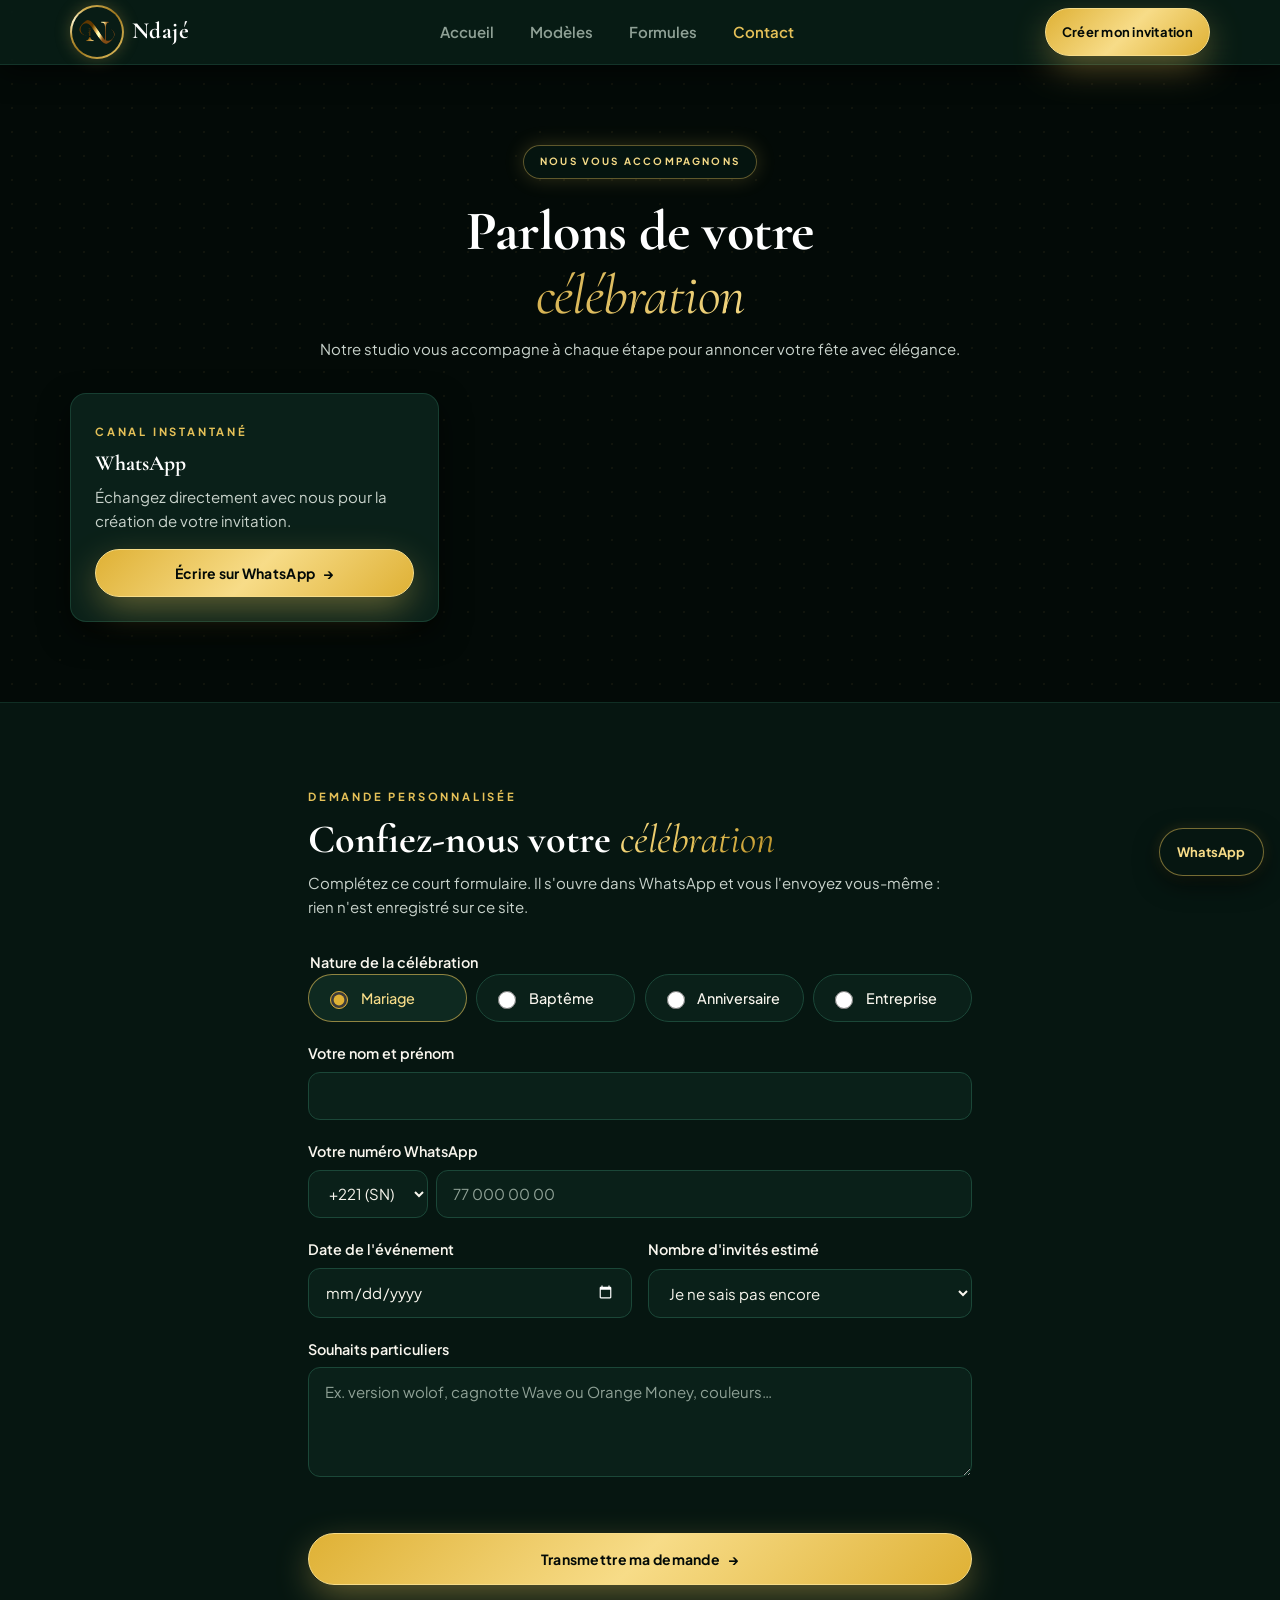
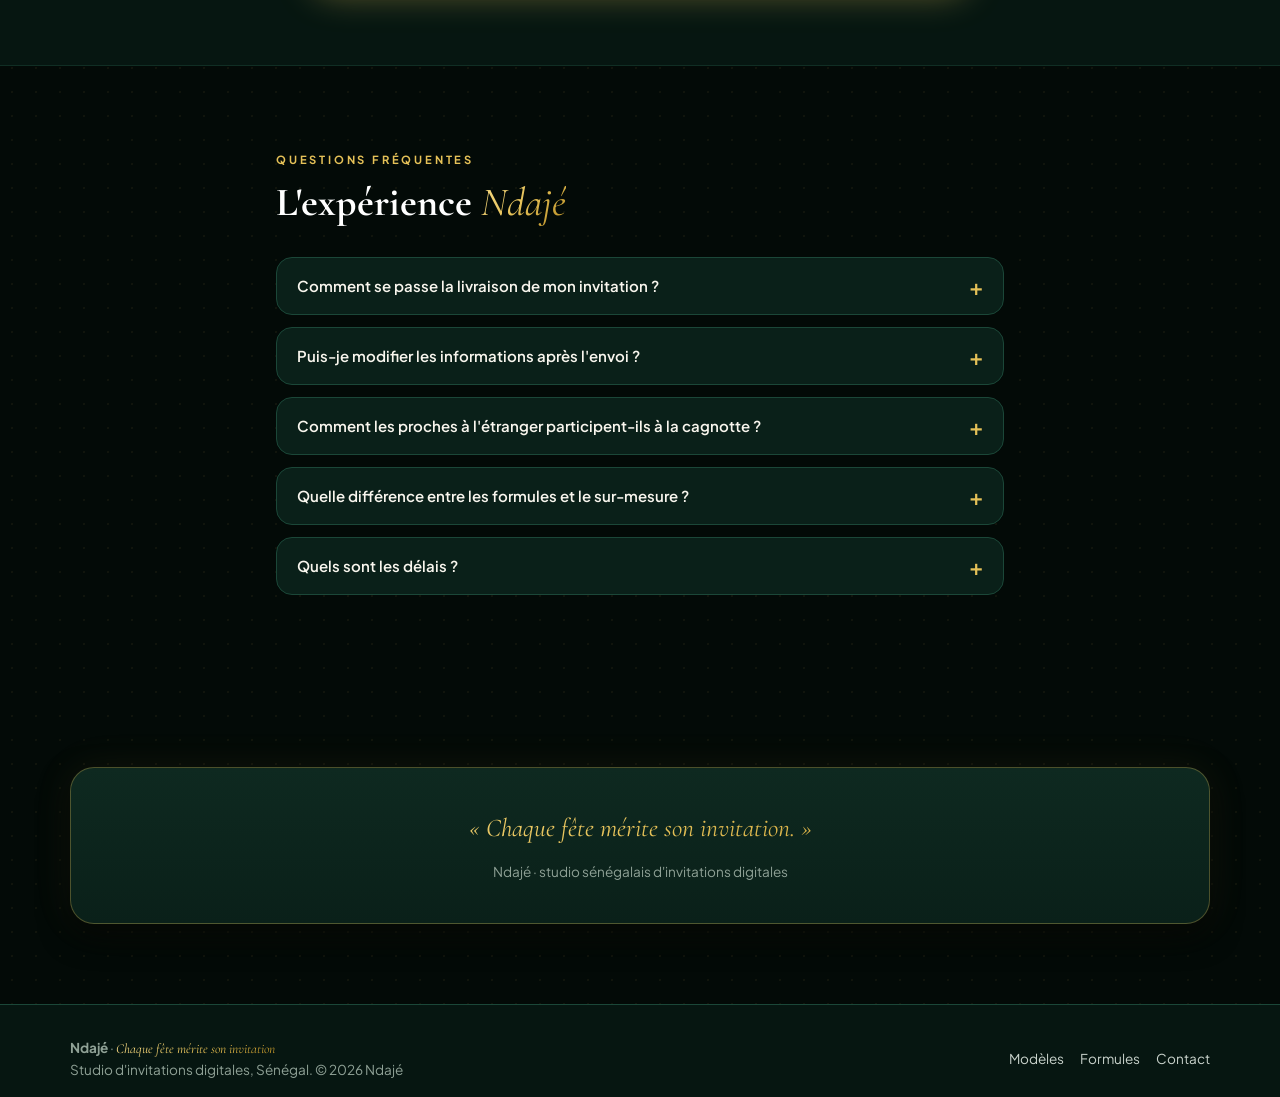
==== commit 37a568f6: "Animations, écran de chargement et page 404" ====
--- a/contact.html
+++ b/contact.html
@@ -5,7 +5,8 @@
   <meta name="viewport" content="width=device-width, initial-scale=1">
   <title>Contact — Ndajé</title>
   <meta name="description" content="Contactez Ndajé par WhatsApp pour votre invitation digitale : mariage, baptême, anniversaire ou événement d'entreprise.">
-  <meta name="theme-color" content="#0E0D0B">
+  <meta name="theme-color" content="#030A07">
+
   <meta property="og:type" content="website">
   <meta property="og:title" content="Contact — Ndajé">
   <meta property="og:description" content="Contactez Ndajé par WhatsApp pour votre invitation digitale : mariage, baptême, anniversaire ou événement d'entreprise.">
@@ -15,8 +16,14 @@
   <link href="https://fonts.googleapis.com/css2?family=Cormorant+Garamond:ital,wght@0,700;1,400&family=Plus+Jakarta+Sans:wght@400;500;600;700&display=swap" rel="stylesheet">
   <link rel="icon" type="image/png" href="assets/logo.png">
   <link rel="stylesheet" href="style.css">
+  <script>/* écran de chargement : seulement à la première page de la visite */try{if(sessionStorage.getItem("ndaje-vu"))document.documentElement.classList.add("deja-vu");else sessionStorage.setItem("ndaje-vu","1")}catch(e){}</script>
 </head>
 <body>
+  <div class="chargement" id="chargement" aria-hidden="true">
+    <span class="logo-rond logo-rond-gd"><img src="assets/logo.png" alt="" width="80" height="52"></span>
+    <p class="chargement-nom">Ndajé</p>
+    <div class="chargement-barre"><i></i></div>
+  </div>
   <a class="lien-evitement" href="#contenu">Aller au contenu</a>
   <header class="entete">
     <div class="conteneur">
--- a/style.css
+++ b/style.css
@@ -341,3 +341,219 @@
 .marque { gap: .5rem; }
 .logo-rond { flex: none; width: 54px; height: 54px; padding: 2px; border-radius: 50%; background: linear-gradient(135deg, #E9C766 0%, #9C761E 50%, #E9C766 100%); box-shadow: 0 0 16px rgba(229,193,88,.25); }
 .logo-rond img { width: 100%; height: 100%; padding: 11px 7px; object-fit: contain; border-radius: 50%; background: var(--sombre); filter: brightness(1.25); }
+
+/* =====================================================================
+   ANIMATIONS — sobres, légères (transform / opacity uniquement).
+   Tout est coupé si l'utilisateur a demandé « réduire les animations ».
+   ===================================================================== */
+@media (prefers-reduced-motion: no-preference) {
+
+  /* --- 1. Entrée du hero, en cascade ----------------------------------- */
+  @keyframes monte {
+    from { opacity: 0; transform: translateY(18px); }
+    to   { opacity: 1; transform: none; }
+  }
+  @keyframes apparait-carton {
+    from { opacity: 0; transform: translateY(30px) scale(.96); }
+    to   { opacity: 1; transform: none; }
+  }
+  .hero .badge        { animation: monte .9s cubic-bezier(.2,.7,.2,1) .1s both; }
+  .hero h1            { animation: monte .9s cubic-bezier(.2,.7,.2,1) .25s both; }
+  .hero p.doux        { animation: monte .9s cubic-bezier(.2,.7,.2,1) .45s both; }
+  .hero .groupe-btn   { animation: monte .9s cubic-bezier(.2,.7,.2,1) .6s both; }
+  .hero .rassurance   { animation: monte .9s cubic-bezier(.2,.7,.2,1) .75s both; }
+
+  /* --- 2. « sublimé » : l'or coule lentement dans le mot ---------------- */
+  @keyframes or-coule {
+    0%, 100% { background-position: 100% 50%; }
+    50%      { background-position: 0% 50%; }
+  }
+  .hero h1 .script,
+  .entete-section h1 .script {
+    background-image: linear-gradient(110deg, #B88D23 0%, #F7DC88 30%, #FFF4C8 45%, #E5C158 60%, #B88D23 100%);
+    background-size: 250% 100%;
+    animation: or-coule 6s ease-in-out infinite;
+  }
+
+  /* --- 3. Le carton d'honneur flotte, un reflet le traverse ------------- */
+  @keyframes flotte {
+    0%, 100% { transform: translateY(0); }
+    50%      { transform: translateY(-10px); }
+  }
+  @keyframes reflet-carton {
+    0%, 65% { transform: translateX(-130%) skewX(-18deg); }
+    100%    { transform: translateX(230%) skewX(-18deg); }
+  }
+  @keyframes sceau-halo {
+    0%, 100% { box-shadow: 0 6px 16px rgba(0,0,0,.6), 0 0 0 0 rgba(229,193,88,0); }
+    50%      { box-shadow: 0 6px 16px rgba(0,0,0,.6), 0 0 0 6px rgba(229,193,88,.12); }
+  }
+  .hero .carton {
+    position: relative;
+    animation: apparait-carton 1.1s cubic-bezier(.2,.7,.2,1) .5s both, flotte 6s ease-in-out 1.6s infinite;
+  }
+  .carton-int { position: relative; }
+  .carton-int::after {
+    content: ""; position: absolute; top: 0; bottom: 0; left: 0; width: 45%;
+    background: linear-gradient(90deg, transparent, rgba(247,220,136,.12), transparent);
+    pointer-events: none;
+    animation: reflet-carton 7s ease-in-out 2s infinite;
+  }
+  .carton-int > * { position: relative; z-index: 1; }
+  .sceau { animation: sceau-halo 3.5s ease-in-out infinite; }
+
+  /* --- 4. Halo du hero qui respire -------------------------------------- */
+  @keyframes respire {
+    0%, 100% { opacity: .7; transform: translateX(-50%) scale(1); }
+    50%      { opacity: 1;  transform: translateX(-50%) scale(1.12); }
+  }
+  .hero::before { animation: respire 9s ease-in-out infinite; }
+
+  /* --- 5. Logo : un éclat de lumière fait le tour de l'anneau doré ------ */
+  @keyframes tour { to { transform: rotate(360deg); } }
+  .logo-rond { position: relative; isolation: isolate; }
+  .logo-rond::before {
+    content: ""; position: absolute; inset: 0; border-radius: 50%; z-index: 0;
+    background: conic-gradient(from 0deg, transparent 0 72%, rgba(255,246,210,.95) 82%, transparent 92%);
+    animation: tour 5s linear infinite;
+  }
+  .logo-rond img { position: relative; z-index: 1; }
+
+  /* --- 6. Boutons dorés : reflet au survol, et sur le bouton principal -- */
+  @keyframes reflet-btn {
+    0%, 70% { transform: translateX(-120%) skewX(-20deg); }
+    100%    { transform: translateX(160%) skewX(-20deg); }
+  }
+  .btn-or { position: relative; overflow: hidden; isolation: isolate; }
+  .btn-or::after {
+    content: ""; position: absolute; top: 0; bottom: 0; left: 0; width: 60%; z-index: -1;
+    background: linear-gradient(90deg, transparent, rgba(255,255,255,.55), transparent);
+    transform: translateX(-120%) skewX(-20deg);
+    pointer-events: none;
+  }
+  .btn-or:hover::after { transition: transform .8s ease; transform: translateX(160%) skewX(-20deg); }
+  .hero .btn-or::after,
+  .bandeau .btn-or.btn-large::after { animation: reflet-btn 4.5s ease-in-out 1.5s infinite; }
+
+  /* --- 7. Apparition au défilement (classe ajoutée par app.js) ---------- */
+  .reveal {
+    opacity: 0;
+    transform: translateY(28px);
+    transition: opacity .8s cubic-bezier(.2,.7,.2,1), transform .8s cubic-bezier(.2,.7,.2,1);
+    transition-delay: var(--delai, 0s);
+  }
+  .reveal.visible { opacity: 1; transform: none; }
+
+  /* Séparateur : les filets s'ouvrent depuis le centre, le losange tourne */
+  .motif.reveal { opacity: 1; transform: none; }
+  .motif.reveal::before { transform: scaleX(0); transform-origin: right; transition: transform 1.1s cubic-bezier(.2,.7,.2,1); }
+  .motif.reveal::after  { transform: scaleX(0); transform-origin: left;  transition: transform 1.1s cubic-bezier(.2,.7,.2,1); }
+  .motif.reveal span    { transform: rotate(45deg) scale(0); transition: transform .9s cubic-bezier(.2,.7,.2,1) .3s; }
+  .motif.visible::before, .motif.visible::after { transform: scaleX(1); }
+  .motif.visible span { transform: rotate(225deg) scale(1); }
+
+  /* Barre du taux de réponse qui se remplit */
+  .reveal .barre-stat i { transform: scaleX(0); transform-origin: left; transition: transform 1.4s cubic-bezier(.2,.7,.2,1) .4s; }
+  .reveal.visible .barre-stat i { transform: scaleX(1); }
+
+  /* --- 8. Survol des cartes (ordinateur uniquement) --------------------- */
+  @media (hover: hover) {
+    :is(.carte, .col-carte, .geste, .option):is(:not(.reveal), .fini) {
+      transition: transform .35s cubic-bezier(.2,.7,.2,1), border-color .35s, box-shadow .35s;
+    }
+    :is(.carte, .col-carte, .geste, .option):is(:not(.reveal), .fini):hover {
+      transform: translateY(-6px);
+      border-color: rgba(229,193,88,.45);
+      box-shadow: 0 20px 40px rgba(0,0,0,.6), 0 0 30px rgba(229,193,88,.08);
+    }
+  }
+
+  /* --- 9. Bouton « Créer » de la barre du bas : halo discret ------------ */
+  @keyframes halo-creer {
+    0%, 100% { box-shadow: 0 8px 24px -2px rgba(229,193,88,.5); }
+    50%      { box-shadow: 0 8px 30px 2px rgba(229,193,88,.7); }
+  }
+  .barre-bas a:nth-child(3) { animation: halo-creer 3.5s ease-in-out infinite; }
+
+  /* --- 10. Aperçu de l'atelier : petit « pop » quand le texte change ---- */
+  @keyframes pop { 0% { transform: scale(.97); opacity: .6; } 100% { transform: none; opacity: 1; } }
+  .apercu .maj { animation: pop .35s ease-out; }
+}
+
+/* =====================================================================
+   ÉCRAN DE CHARGEMENT — seulement à la première page de la visite.
+   Disparaît dès que la page est prête (app.js), au plus tard après 4 s
+   même si le JavaScript ne se charge pas (animation de secours).
+   ===================================================================== */
+.chargement {
+  position: fixed; inset: 0; z-index: 200;
+  display: grid; place-content: center; justify-items: center; gap: 1rem;
+  background: radial-gradient(circle at 50% 45%, rgba(22,75,59,.55), transparent 60%), var(--obsidienne);
+  transition: opacity .7s ease, visibility .7s;
+  animation: secours-chargement .6s ease 4s forwards;
+}
+.chargement.cache { opacity: 0; visibility: hidden; }
+.deja-vu .chargement { display: none; }
+@keyframes secours-chargement { to { opacity: 0; visibility: hidden; } }
+
+.logo-rond-gd { width: 104px; height: 104px; padding: 3px; box-shadow: 0 0 40px rgba(229,193,88,.3); }
+.logo-rond-gd img { padding: 24px 15px; }
+.chargement-nom {
+  margin: 0; font-family: var(--police-titre); font-size: 2rem; font-weight: 700; letter-spacing: .08em;
+  background: var(--degrade-texte-or); -webkit-background-clip: text; background-clip: text; -webkit-text-fill-color: transparent;
+}
+.chargement-barre { width: 120px; height: 2px; border-radius: 2px; background: rgba(27,71,56,.9); overflow: hidden; }
+.chargement-barre i { display: block; height: 100%; width: 40%; border-radius: 2px; background: var(--degrade-or); }
+
+@media (prefers-reduced-motion: no-preference) {
+  @keyframes logo-entre { from { opacity: 0; transform: scale(.85); } to { opacity: 1; transform: none; } }
+  @keyframes nom-entre  { from { opacity: 0; letter-spacing: .4em; } to { opacity: 1; letter-spacing: .08em; } }
+  @keyframes barre-glisse { from { transform: translateX(-110%); } to { transform: translateX(260%); } }
+  .chargement .logo-rond-gd { animation: logo-entre .8s cubic-bezier(.2,.7,.2,1) both; }
+  .chargement-nom { animation: nom-entre 1s cubic-bezier(.2,.7,.2,1) .2s both; }
+  .chargement-barre i { animation: barre-glisse 1.2s ease-in-out infinite; }
+}
+/* Animations réduites : pas d'écran de chargement du tout */
+@media (prefers-reduced-motion: reduce) {
+  .chargement { display: none; }
+}
+
+/* =====================================================================
+   PAGE 404
+   ===================================================================== */
+.page-404 { min-height: 70vh; display: grid; place-items: center; text-align: center; padding: 3rem 0 4rem; position: relative; overflow: hidden; }
+.page-404::before {
+  content: ""; position: absolute; top: 10%; left: 50%; width: 22rem; height: 22rem; transform: translateX(-50%);
+  border-radius: 50%; background: radial-gradient(circle, rgba(229,193,88,.14), rgba(22,75,59,.25), transparent 70%);
+  filter: blur(40px); pointer-events: none;
+}
+.page-404 .conteneur { position: relative; max-width: 40rem; }
+.page-404 .groupe-btn { justify-content: center; margin-top: 1.5rem; }
+.page-404 p.doux { margin-inline: auto; max-width: 30rem; }
+.code-404 {
+  display: flex; align-items: center; justify-content: center; gap: .6rem;
+  margin: .5rem 0 1.25rem; font-family: var(--police-titre); font-weight: 700; font-size: 6.5rem; line-height: 1;
+  background: var(--degrade-texte-or); -webkit-background-clip: text; background-clip: text; -webkit-text-fill-color: transparent;
+}
+.logo-404 { width: 92px; height: 92px; padding: 3px; -webkit-text-fill-color: initial; }
+.logo-404 img { padding: 21px 13px; }
+.note-404 { margin-top: 2rem; max-width: 28rem; margin-inline: auto; }
+
+@media (prefers-reduced-motion: no-preference) {
+  @keyframes chiffre-flotte { 0%, 100% { transform: translateY(0); } 50% { transform: translateY(-8px); } }
+  @keyframes logo-404-entre { from { opacity: 0; transform: rotate(-120deg) scale(.6); } to { opacity: 1; transform: none; } }
+  .page-404 .badge  { animation: monte .8s cubic-bezier(.2,.7,.2,1) .05s both; }
+  .code-404         { animation: monte .9s cubic-bezier(.2,.7,.2,1) .15s both; }
+  .logo-404         { animation: logo-404-entre 1.1s cubic-bezier(.2,.7,.2,1) .35s both, chiffre-flotte 5s ease-in-out 1.6s infinite; }
+  .page-404 h1      { animation: monte .9s cubic-bezier(.2,.7,.2,1) .45s both; }
+  .page-404 p.doux  { animation: monte .9s cubic-bezier(.2,.7,.2,1) .6s both; }
+  .page-404 .groupe-btn { animation: monte .9s cubic-bezier(.2,.7,.2,1) .75s both; }
+  .note-404         { animation: monte .9s cubic-bezier(.2,.7,.2,1) .9s both; }
+  .page-404 .btn-or::after { animation: reflet-btn 4.5s ease-in-out 1.8s infinite; }
+}
+
+@media (max-width: 400px) {
+  .code-404 { font-size: 5rem; }
+  .logo-404 { width: 74px; height: 74px; }
+  .logo-404 img { padding: 17px 10px; }
+}
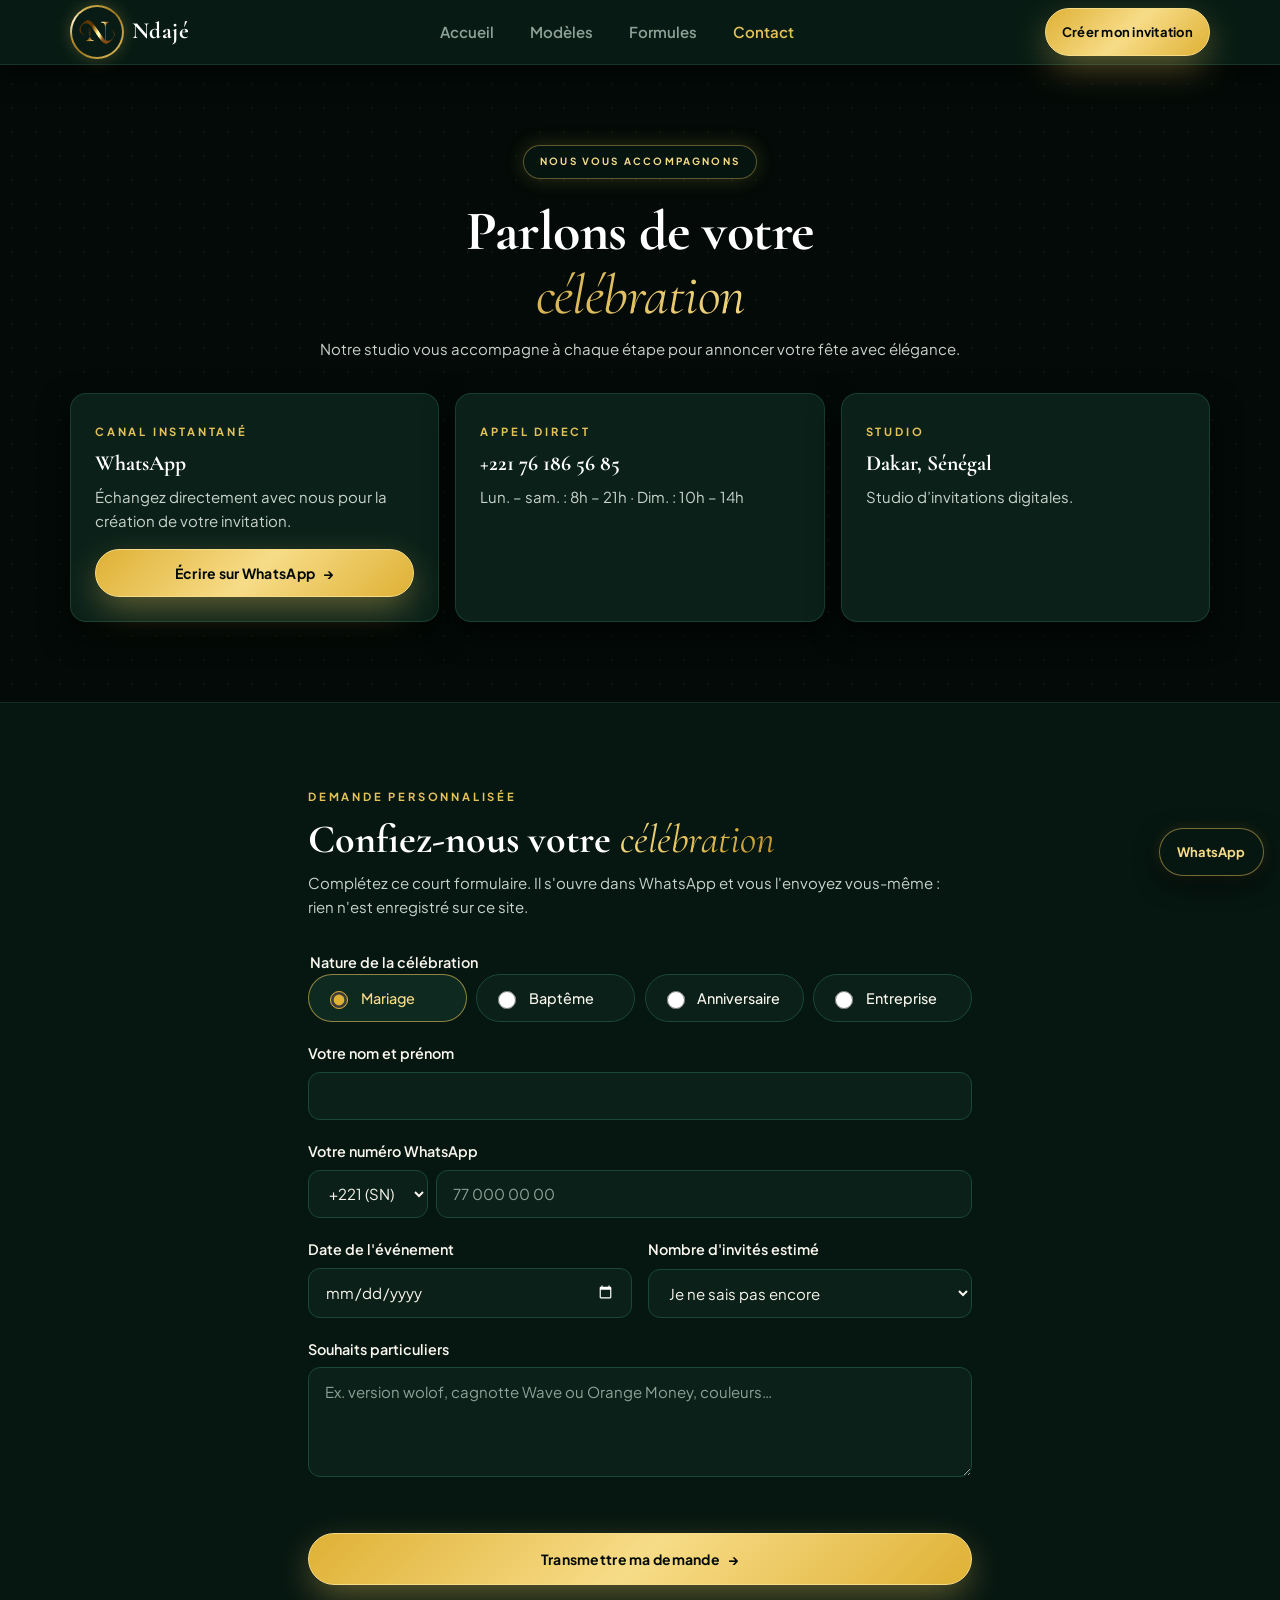
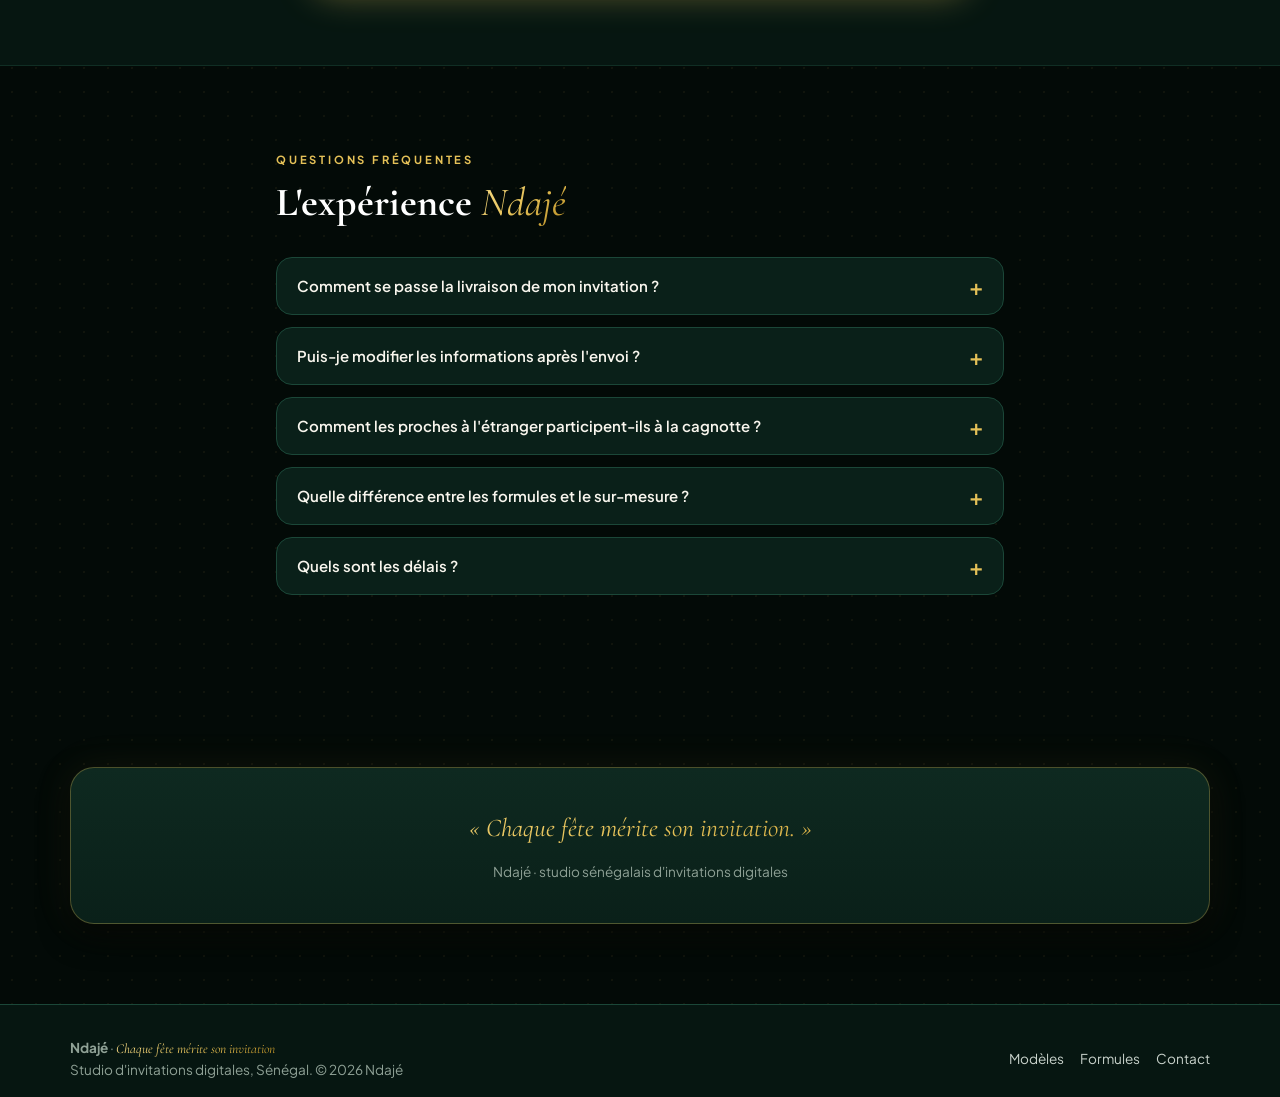
==== commit 6f890958: "Téléphone, horaires et ville sur la page" ====
--- a/contact.html
+++ b/contact.html
@@ -60,7 +60,7 @@
           <div class="carte" data-cfg="ville">
             <span class="surtitre">Studio</span>
             <h3 data-cfg-texte></h3>
-            <p class="doux">Sur rendez-vous.</p>
+            <p class="doux">Studio d’invitations digitales.</p>
           </div>
           <a class="carte" data-email style="text-decoration:none"><span class="surtitre">E-mail</span><h3 data-email-texte></h3></a>
         </div>
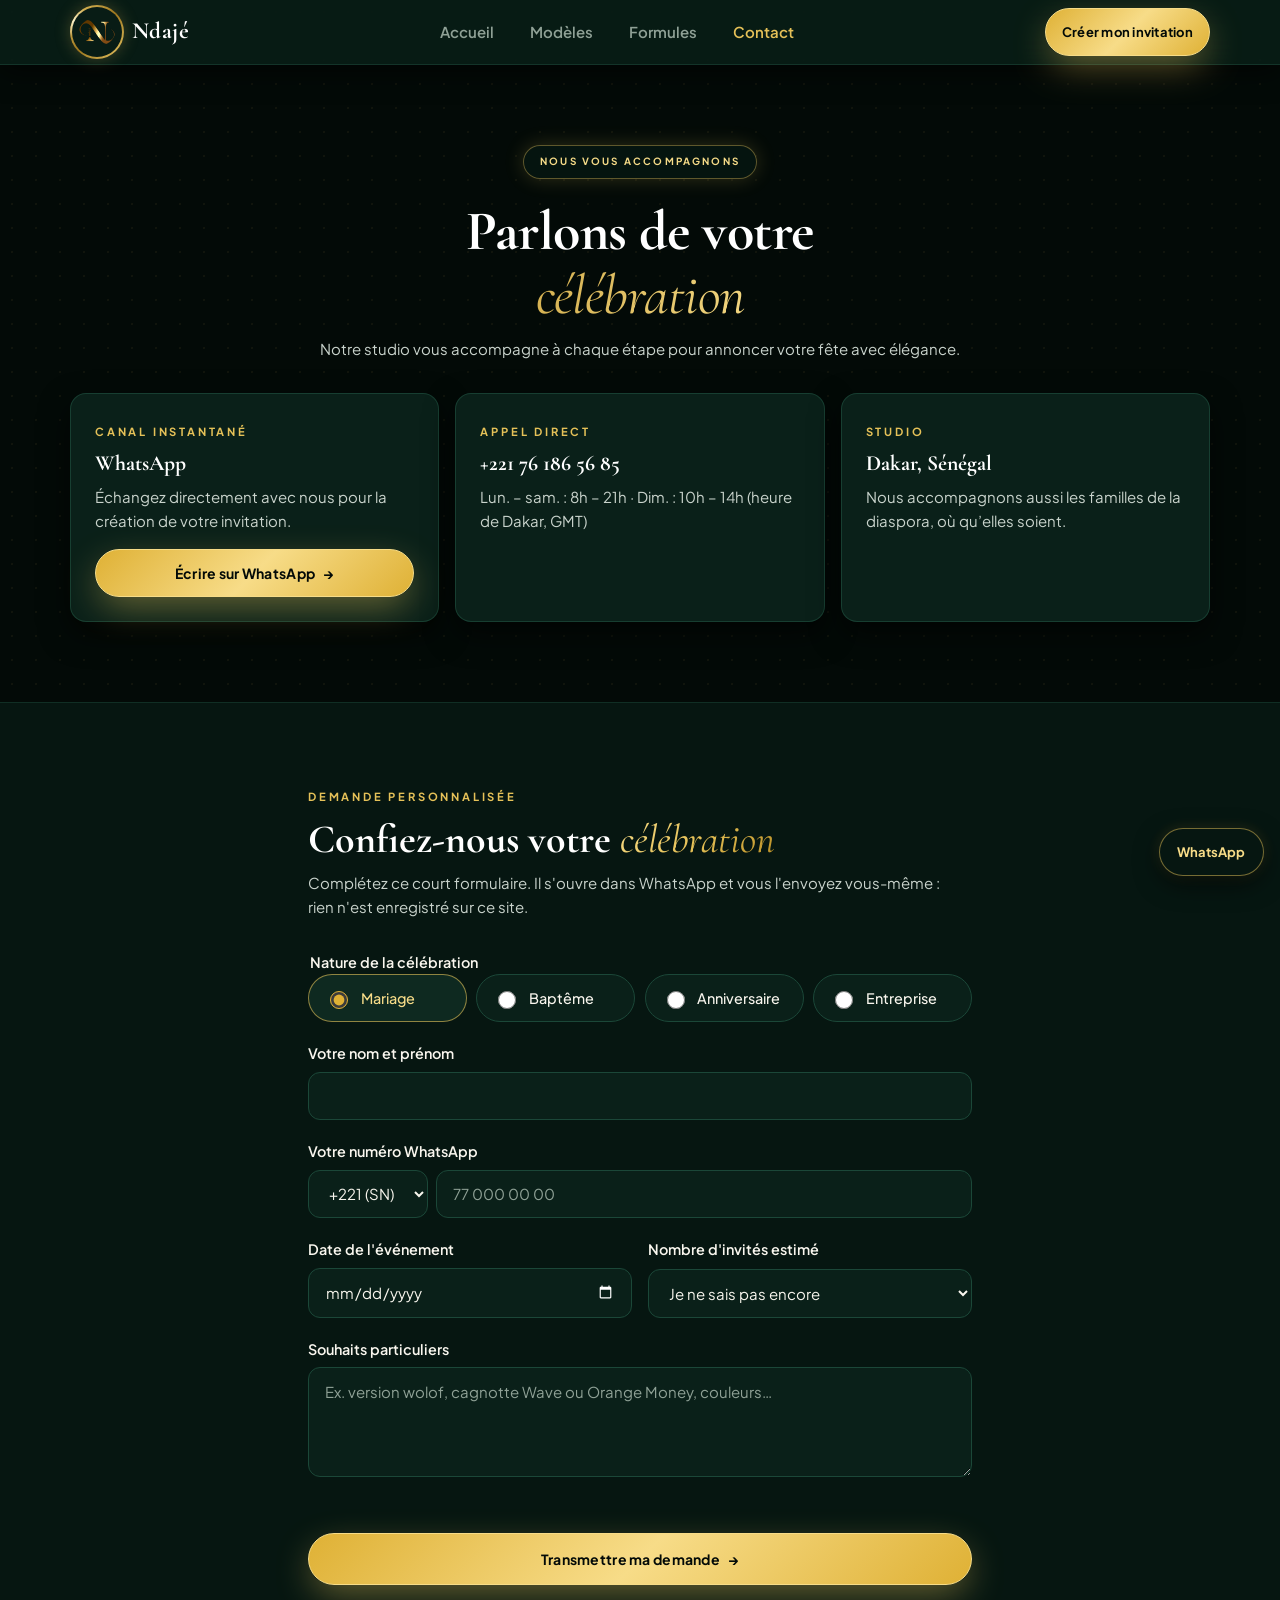
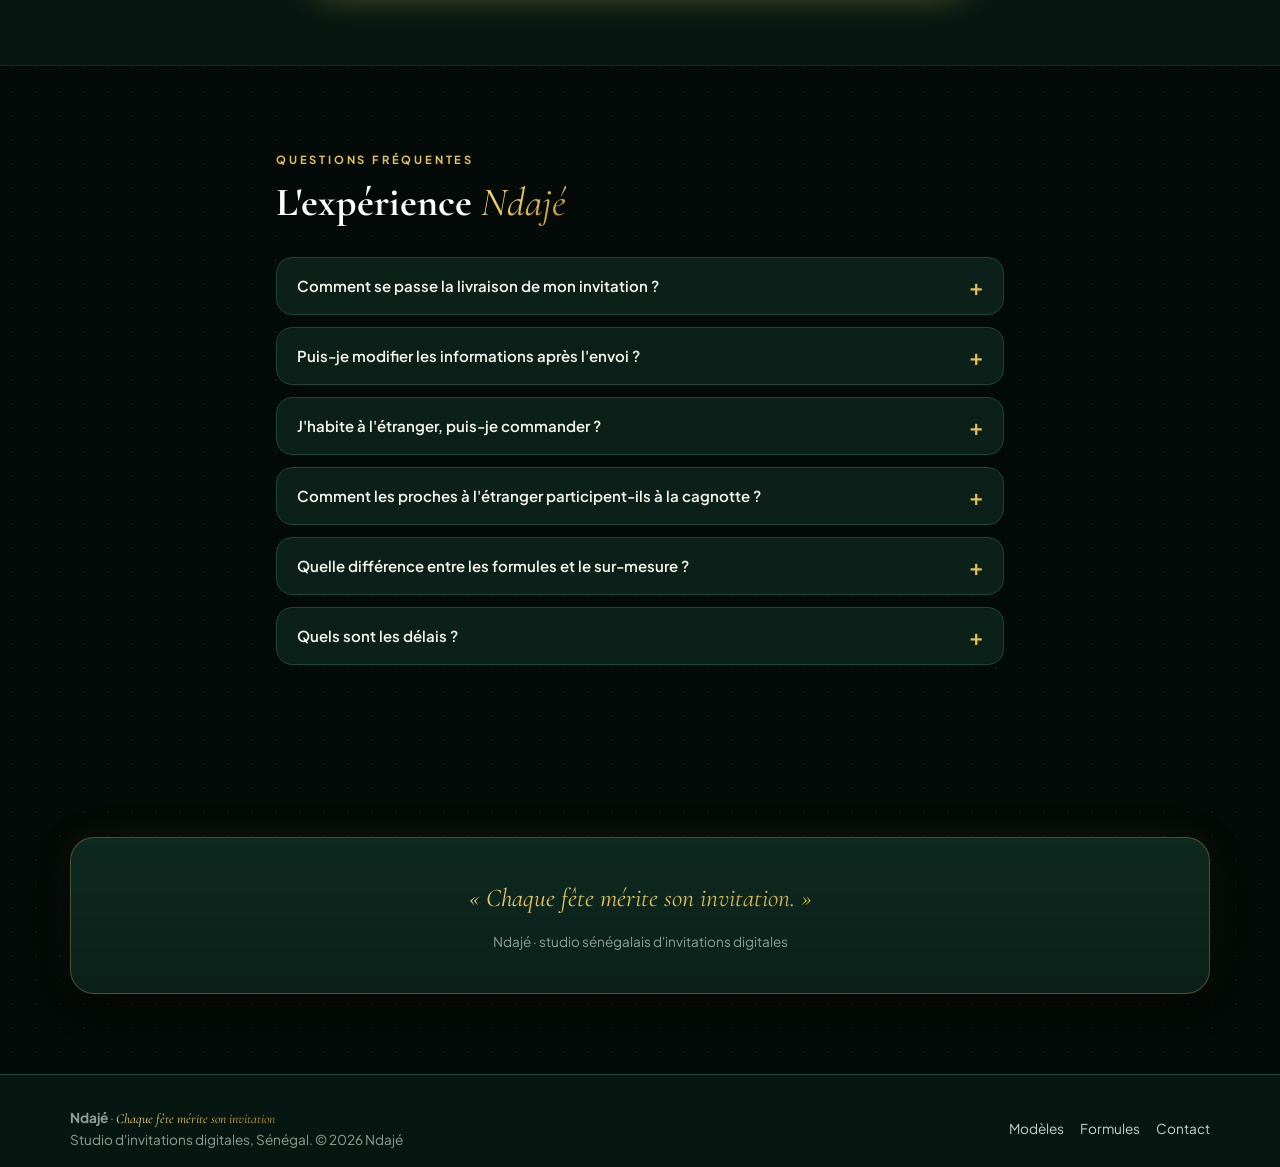
==== commit 6db79bcf: "Diaspora : prix en euros, paiement depuis l'étranger, horaires de Dakar" ====
--- a/contact.html
+++ b/contact.html
@@ -60,7 +60,7 @@
           <div class="carte" data-cfg="ville">
             <span class="surtitre">Studio</span>
             <h3 data-cfg-texte></h3>
-            <p class="doux">Studio d’invitations digitales.</p>
+            <p class="doux">Nous accompagnons aussi les familles de la diaspora, où qu’elles soient.</p>
           </div>
           <a class="carte" data-email style="text-decoration:none"><span class="surtitre">E-mail</span><h3 data-email-texte></h3></a>
         </div>
@@ -116,7 +116,8 @@
         </div>
         <details><summary>Comment se passe la livraison de mon invitation ?</summary><p>Une fois votre invitation validée avec vous, vous recevez un lien à partager sur WhatsApp, par SMS ou sur les réseaux sociaux.</p></details>
         <details><summary>Puis-je modifier les informations après l'envoi ?</summary><p>Oui. Dites-nous ce qui change (horaire, lieu, itinéraire) : le lien reste le même et affiche la nouvelle version, sans que vos invités aient besoin d'un nouveau lien.</p></details>
-        <details><summary>Comment les proches à l'étranger participent-ils à la cagnotte ?</summary><p>La cagnotte affiche les numéros Wave et Orange Money que vous choisissez. Ndajé ne traite aucun paiement : l'argent va directement sur votre numéro. Pour la diaspora, écrivez-nous et nous verrons ensemble la meilleure solution.</p></details>
+        <details><summary>J'habite à l'étranger, puis-je commander ?</summary><p>Oui. Tout se fait par WhatsApp, où que vous soyez. Nos prix sont en FCFA : la formule Essentiel revient à environ <span data-euro="essentiel"></span> €, Premium à <span data-euro="premium"></span> € et Prestige à <span data-euro="prestige"></span> €. Vous réglez avec une application de transfert vers notre numéro Wave ou Orange Money, que nous vous donnons sur WhatsApp : Sendwave, TapTapSend, Remitly, WorldRemit, Western Union ou Orange Money Europe. Nos horaires sont à l'heure de Dakar (GMT).</p></details>
+        <details><summary>Comment les proches à l'étranger participent-ils à la cagnotte ?</summary><p>La cagnotte affiche les numéros Wave et Orange Money que vous choisissez. Vos proches à l'étranger y envoient leur participation avec une application de transfert (Sendwave, TapTapSend, Remitly, WorldRemit, Western Union ou Orange Money Europe) : l'invitation l'indique sous les numéros. Ndajé ne traite aucun paiement : l'argent va directement sur votre numéro.</p></details>
         <details><summary>Quelle différence entre les formules et le sur-mesure ?</summary><p>Les formules Essentiel et Premium utilisent un modèle Ndajé avec vos textes, photos et couleurs. Le Prestige est une création sur mesure, dessinée pour votre célébration par notre infographiste.</p></details>
         <details><summary>Quels sont les délais ?</summary><p>Essentiel en <span data-delai="essentiel"></span>, Premium en <span data-delai="premium"></span>, Prestige en <span data-delai="prestige"></span>. L'option express livre en <span data-delai="express"></span>.</p></details>
       </div>
--- a/style.css
+++ b/style.css
@@ -557,3 +557,6 @@
   .logo-404 { width: 74px; height: 74px; }
   .logo-404 img { padding: 17px 10px; }
 }
+
+/* Équivalent en euros sous les prix (diaspora) */
+.formule .euro { margin: -.15rem 0 .1rem; color: var(--texte-doux); font-size: .85rem; font-variant-numeric: tabular-nums; }
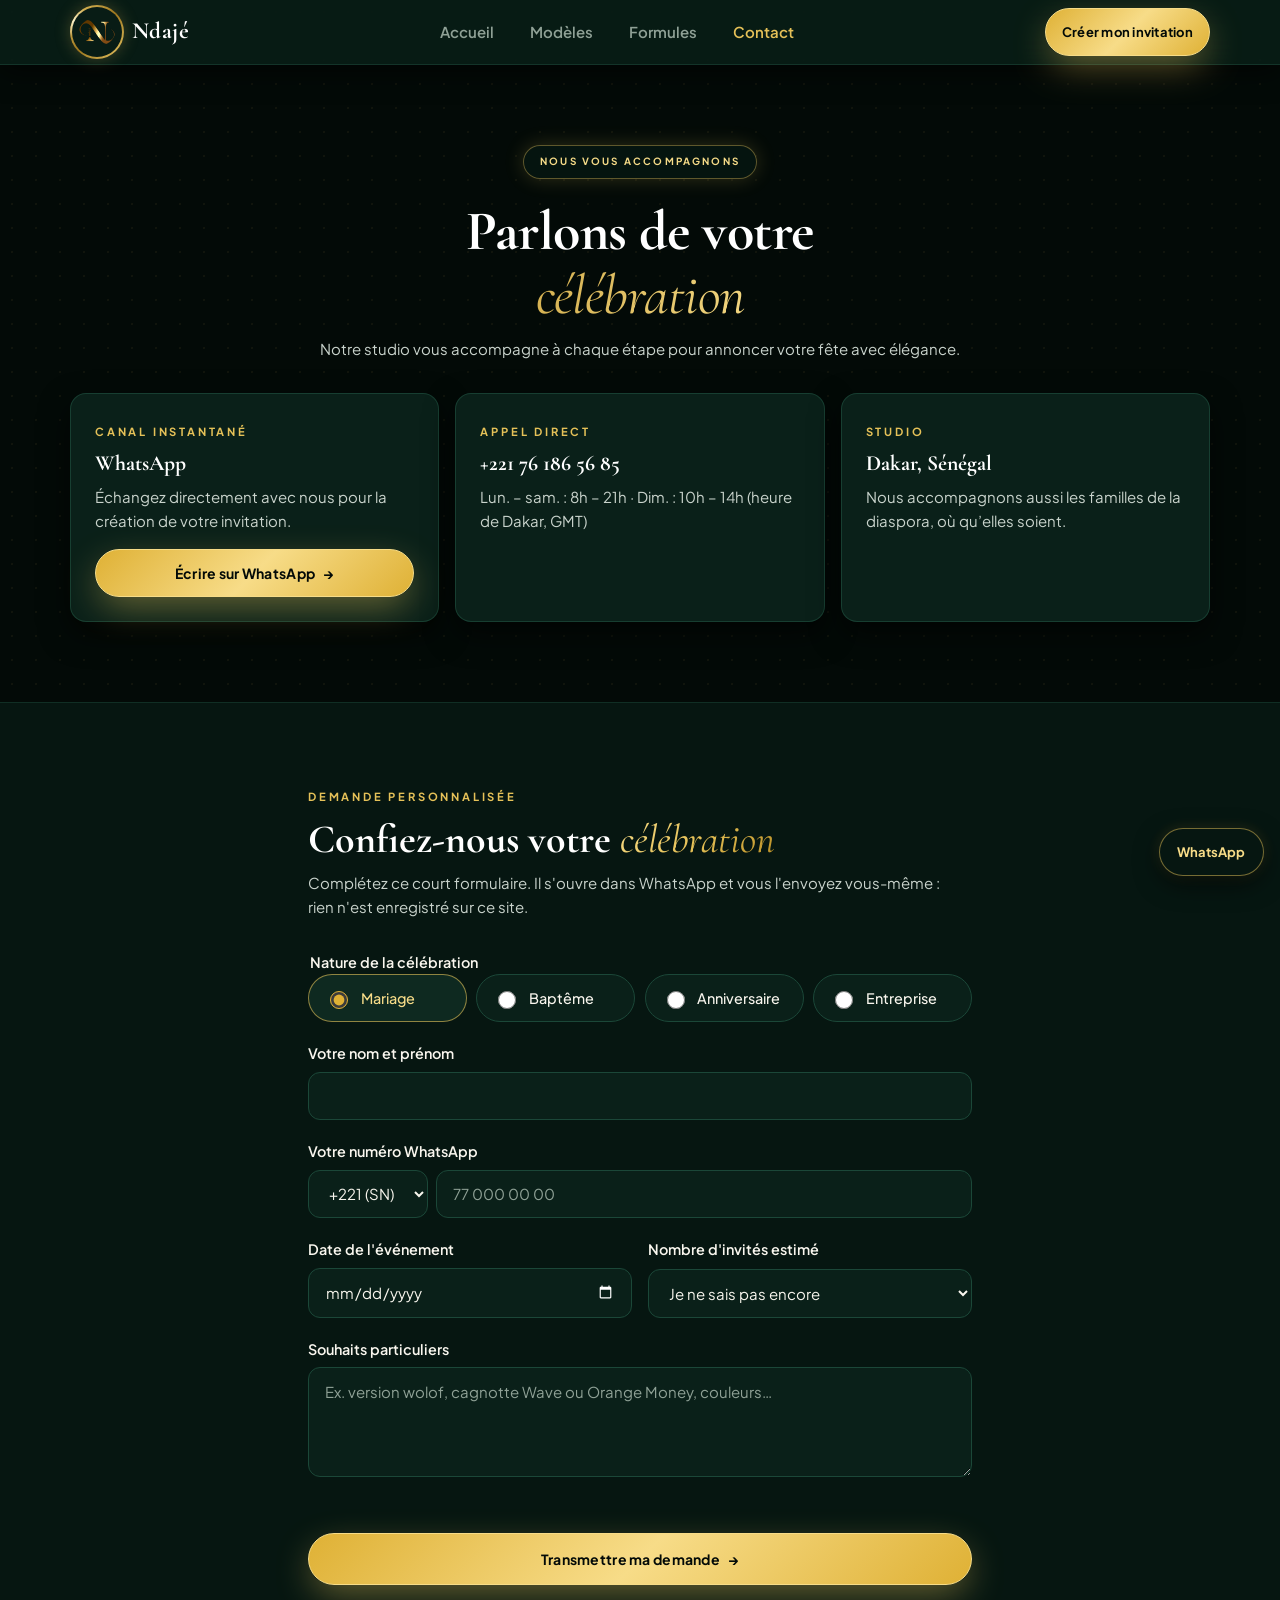
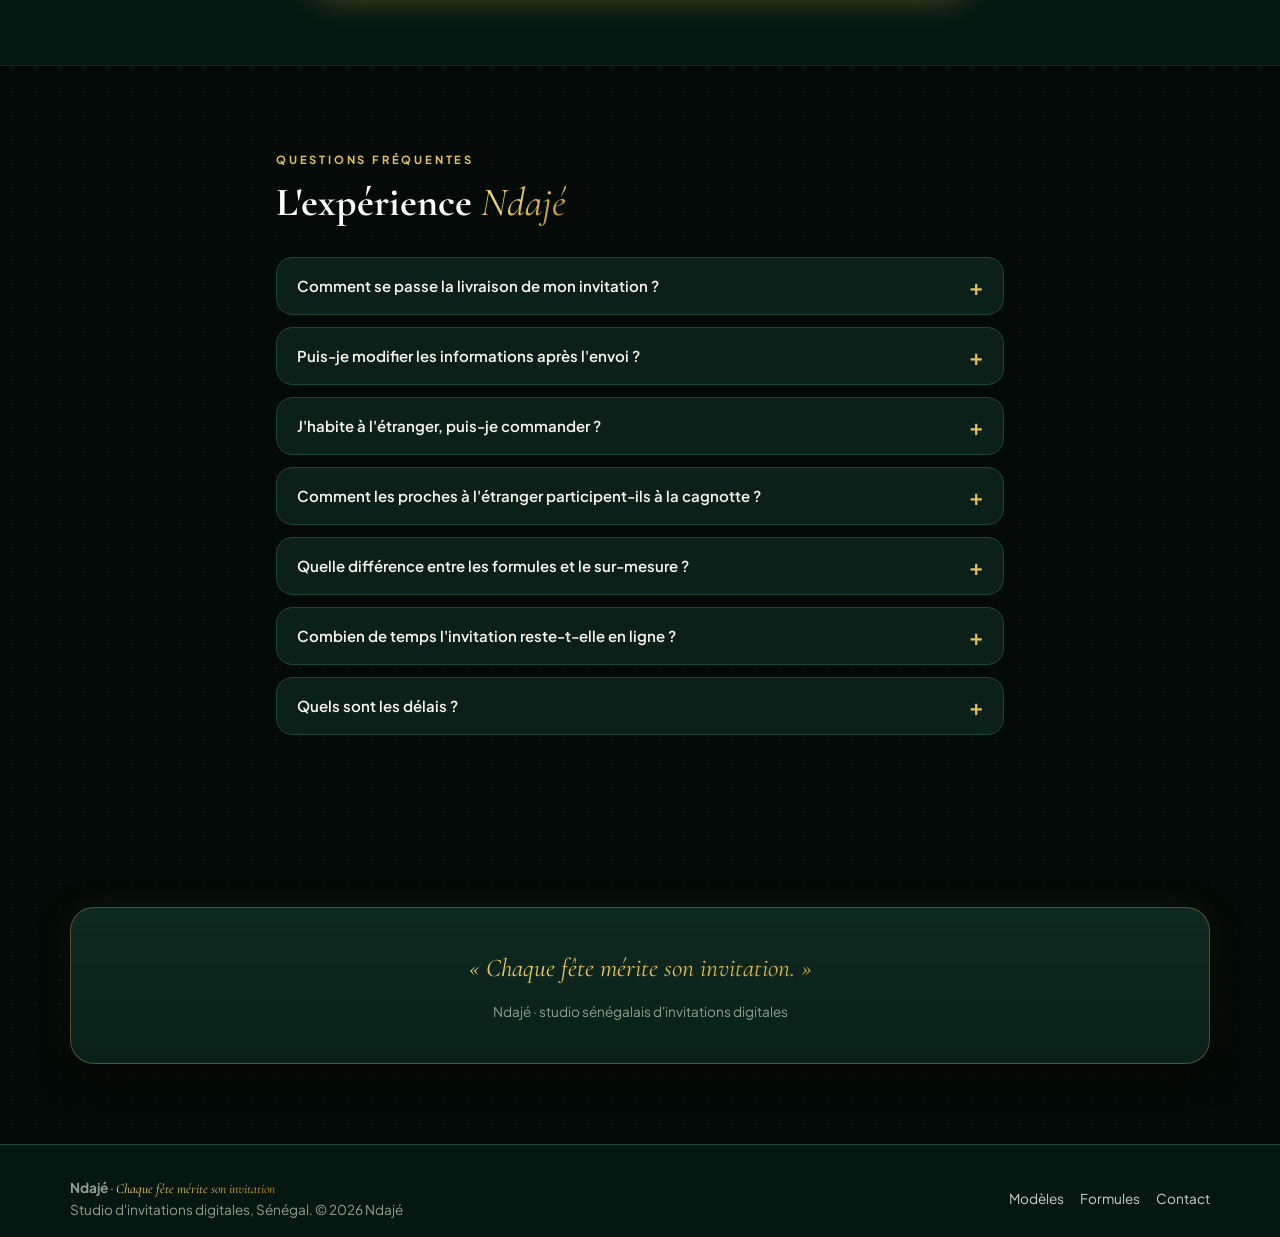
==== commit 09976290: "Option Souvenir prolongé et règle des 30 jours" ====
--- a/contact.html
+++ b/contact.html
@@ -119,6 +119,7 @@
         <details><summary>J'habite à l'étranger, puis-je commander ?</summary><p>Oui. Tout se fait par WhatsApp, où que vous soyez. Nos prix sont en FCFA : la formule Essentiel revient à environ <span data-euro="essentiel"></span> €, Premium à <span data-euro="premium"></span> € et Prestige à <span data-euro="prestige"></span> €. Vous réglez avec une application de transfert vers notre numéro Wave ou Orange Money, que nous vous donnons sur WhatsApp : Sendwave, TapTapSend, Remitly, WorldRemit, Western Union ou Orange Money Europe. Nos horaires sont à l'heure de Dakar (GMT).</p></details>
         <details><summary>Comment les proches à l'étranger participent-ils à la cagnotte ?</summary><p>La cagnotte affiche les numéros Wave et Orange Money que vous choisissez. Vos proches à l'étranger y envoient leur participation avec une application de transfert (Sendwave, TapTapSend, Remitly, WorldRemit, Western Union ou Orange Money Europe) : l'invitation l'indique sous les numéros. Ndajé ne traite aucun paiement : l'argent va directement sur votre numéro.</p></details>
         <details><summary>Quelle différence entre les formules et le sur-mesure ?</summary><p>Les formules Essentiel et Premium utilisent un modèle Ndajé avec vos textes, photos et couleurs. Le Prestige est une création sur mesure, dessinée pour votre célébration par notre infographiste.</p></details>
+        <details><summary>Combien de temps l'invitation reste-t-elle en ligne ?</summary><p>Votre invitation reste complète <span data-cfg-nombre="joursSouvenir"></span> jours après la fête, puis devient une page souvenir : les noms, la date et les photos restent, la cagnotte, les adresses et le formulaire de réponse disparaissent pour protéger vos données. Pour la garder complète un an de plus, choisissez l'option « Souvenir prolongé » (+<span data-prix="optionSouvenir"></span> FCFA).</p></details>
         <details><summary>Quels sont les délais ?</summary><p>Essentiel en <span data-delai="essentiel"></span>, Premium en <span data-delai="premium"></span>, Prestige en <span data-delai="prestige"></span>. L'option express livre en <span data-delai="express"></span>.</p></details>
       </div>
     </section>
--- a/style.css
+++ b/style.css
@@ -560,3 +560,8 @@
 
 /* Équivalent en euros sous les prix (diaspora) */
 .formule .euro { margin: -.15rem 0 .1rem; color: var(--texte-doux); font-size: .85rem; font-variant-numeric: tabular-nums; }
+
+/* Options : grille qui s'adapte au nombre d'options (4 avec le souvenir prolongé) */
+@media (min-width: 720px) { .options { grid-template-columns: repeat(2, 1fr); } }
+@media (min-width: 1100px) { .options { grid-template-columns: repeat(4, 1fr); } }
+.note-souvenir { margin: 1.25rem 0 0; font-size: .9rem; }
